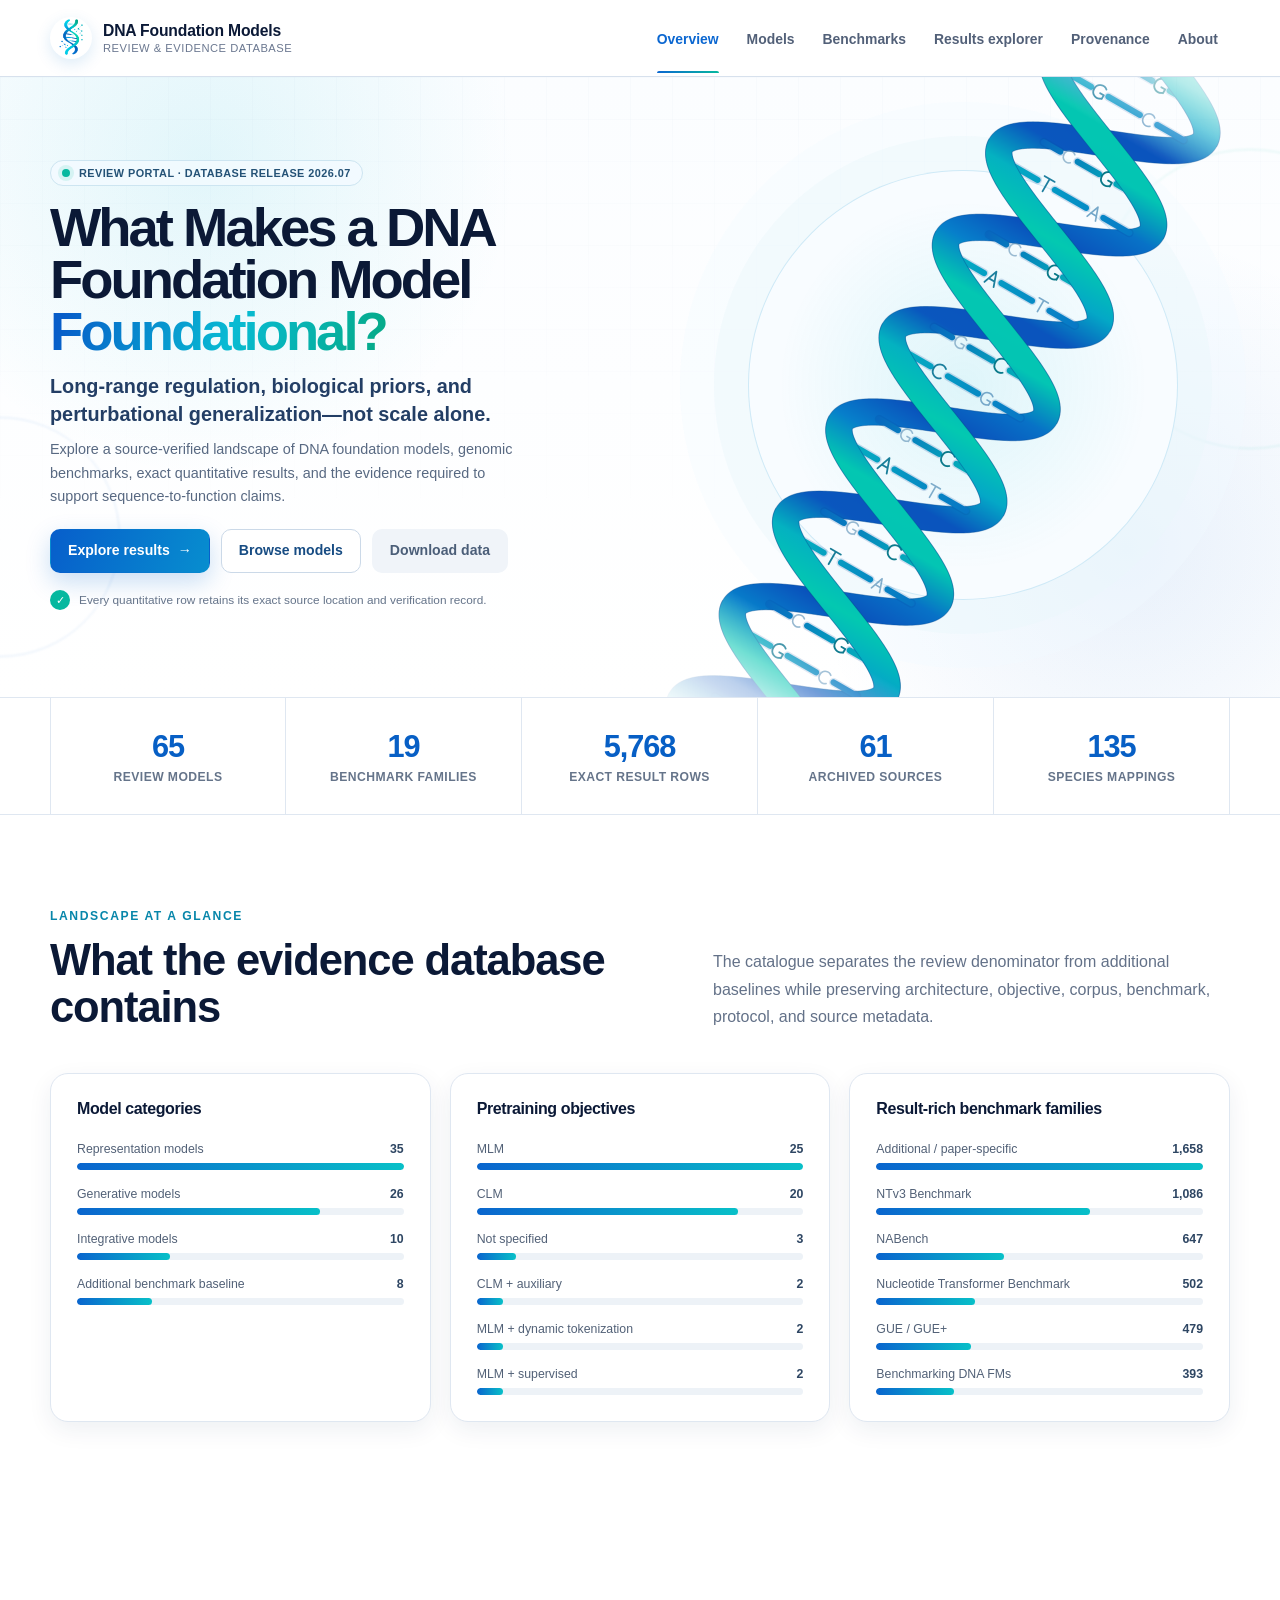
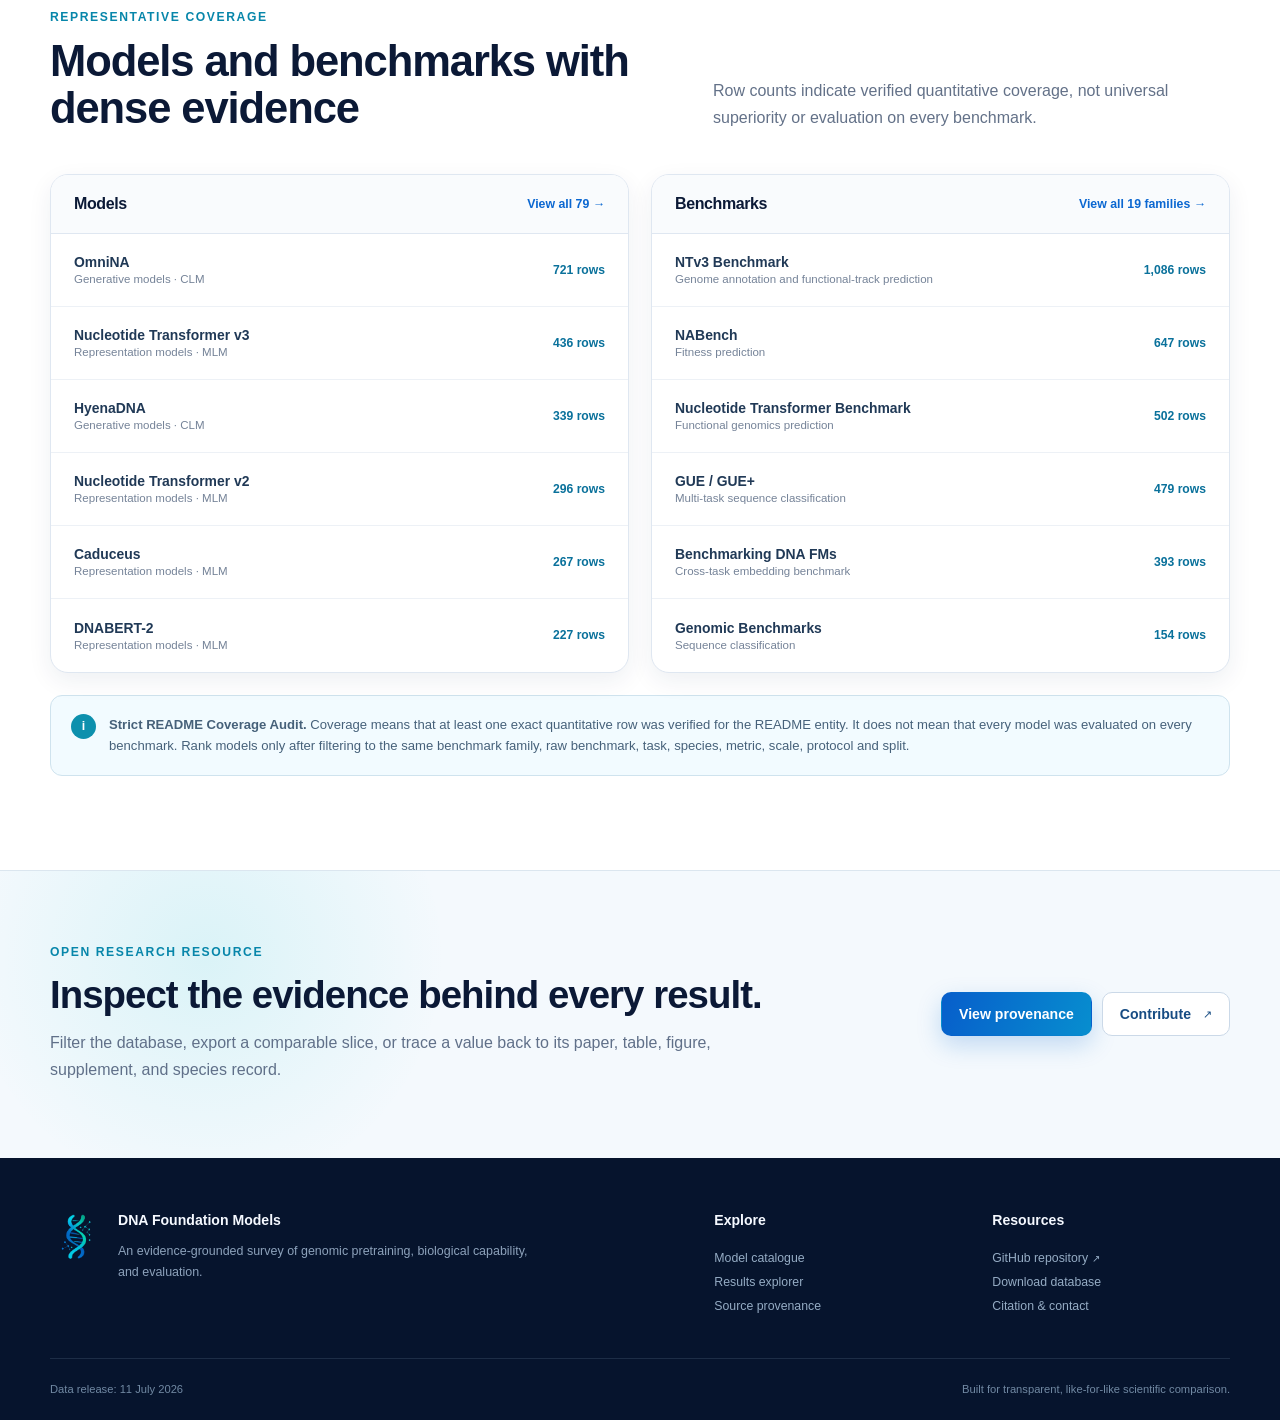
==== Awesome-DNA/index.html @ 85af7391 "Add Awesome-DNA website" ====
<!doctype html>
<html lang="en">
  <head>
    <meta charset="UTF-8" />
    <meta name="viewport" content="width=device-width, initial-scale=1.0" />
    <meta
      name="description"
      content="An evidence-grounded review and provenance-aware benchmark database for DNA foundation models."
    />
    <meta
      name="keywords"
      content="DNA foundation models, genomic language models, benchmarks, long-range regulation, biological priors"
    />
    <meta name="theme-color" content="#071a3d" />
    <meta property="og:type" content="website" />
    <meta
      property="og:title"
      content="What Makes a DNA Foundation Model Foundational?"
    />
    <meta
      property="og:description"
      content="Explore models, benchmarks, exact quantitative results, and source-level provenance."
    />
    <meta property="og:image" content="./og.png" />
    <meta name="twitter:card" content="summary_large_image" />
    <meta name="twitter:image" content="./og.png" />
    <link rel="icon" type="image/png" href="./logo.png" />
    <title>DNA Foundation Models — Review & Evidence Database</title>
    <script type="module" crossorigin src="./assets/index-DuBI0uCd.js"></script>
    <link rel="stylesheet" crossorigin href="./assets/index-CHhMyeGj.css">
  </head>
  <body>
    <a class="skip-link" href="#main-content">Skip to main content</a>
    <div id="root"></div>
  </body>
</html>
---- Awesome-DNA/assets/index-CHhMyeGj.css ----
:root{--lightningcss-light:initial;--lightningcss-dark: ;color-scheme:light;color:#13213c;font-synthesis:none;text-rendering:optimizelegibility;--ink:#0b1936;--ink-soft:#41506b;--navy:#071a3d;--navy-2:#0a2d66;--blue:#0b67d1;--cyan:#08bed4;--teal:#06b89f;--violet:#7258d8;--green:#1d936f;--line:#dfe7f1;--line-strong:#c9d6e6;--surface:#fff;--surface-muted:#f5f8fc;--surface-blue:#eef7ff;--shadow-sm:0 8px 24px #102d5612;--shadow-md:0 18px 50px #102d561f;--radius-sm:10px;--radius:18px;--radius-lg:28px;--shell:min(1180px, calc(100% - 40px));background:#fff;font-family:Inter,Aptos,Segoe UI,Helvetica Neue,Arial,sans-serif}*{box-sizing:border-box}html{scroll-behavior:smooth;background:#fff}body{background:#fff;min-width:320px;min-height:100vh;margin:0}body,button,input,select{font:inherit}button,input,select,a{-webkit-tap-highlight-color:transparent}button,select{cursor:pointer}button:disabled,select:disabled{cursor:not-allowed}a{color:var(--blue);text-decoration:none}a:hover{color:#004ea9}img{max-width:100%;display:block}h1,h2,h3,p{margin-top:0}h1,h2,h3{color:var(--ink);letter-spacing:-.025em}p{line-height:1.72}code,pre{font-family:SFMono-Regular,Consolas,Liberation Mono,monospace}button:focus-visible,a:focus-visible,input:focus-visible,select:focus-visible,summary:focus-visible{outline-offset:3px;outline:3px solid #08bed46b}.skip-link{z-index:999;color:#fff;background:var(--navy);border-radius:8px;padding:10px 14px;transition:transform .16s;position:fixed;top:12px;left:12px;transform:translateY(-160%)}.skip-link:focus{transform:translateY(0)}.sr-only{clip:rect(0, 0, 0, 0)!important;white-space:nowrap!important;border:0!important;width:1px!important;height:1px!important;margin:-1px!important;padding:0!important;position:absolute!important;overflow:hidden!important}.shell{width:var(--shell);margin-inline:auto}.site-header{z-index:100;-webkit-backdrop-filter:blur(18px);backdrop-filter:blur(18px);background:#ffffffe6;border-bottom:1px solid #cfdbe9d1;position:sticky;top:0}.header-inner{justify-content:space-between;align-items:center;gap:32px;min-height:76px;display:flex}.brand{min-width:245px;color:var(--ink);align-items:center;gap:11px;display:flex}.brand:hover{color:var(--ink)}.brand img{object-fit:cover;border-radius:50%;width:42px;height:42px;box-shadow:0 5px 16px #0074c524}.brand span{flex-direction:column;gap:2px;display:flex}.brand strong{letter-spacing:-.01em;font-size:.98rem}.brand small{color:#6b7890;letter-spacing:.045em;text-transform:uppercase;font-size:.7rem}.primary-nav{align-items:center;gap:4px;display:flex}.primary-nav a{color:#526078;white-space:nowrap;padding:27px 12px 25px;font-size:.87rem;font-weight:650;position:relative}.primary-nav a:after{background:linear-gradient(90deg, var(--blue), var(--teal));content:"";transform-origin:50%;border-radius:2px 2px 0 0;height:2px;transition:transform .16s;position:absolute;bottom:-1px;left:12px;right:12px;transform:scaleX(0)}.primary-nav a:hover,.primary-nav a.active{color:var(--blue)}.primary-nav a.active:after{transform:scaleX(1)}.menu-button{border:1px solid var(--line);width:42px;height:42px;color:var(--ink);background:#fff;border-radius:10px;font-size:1.3rem;display:none}.hero{background:radial-gradient(circle at 16% 14%,#0db9d31c,#0000 26%),radial-gradient(circle at 88% 76%,#0963d117,#0000 26%),linear-gradient(#fbfdff 0%,#fff 100%);min-height:620px;position:relative;overflow:hidden}.hero:before{opacity:.32;content:"";background-image:linear-gradient(#2a5f980e 1px,#0000 1px),linear-gradient(90deg,#2a5f980e 1px,#0000 1px);background-size:42px 42px;position:absolute;inset:0;-webkit-mask-image:linear-gradient(#000,#0000 90%);mask-image:linear-gradient(#000,#0000 90%)}.hero-grid{z-index:2;grid-template-columns:minmax(0,.82fr) minmax(500px,1.18fr);align-items:center;gap:30px;min-height:620px;padding-block:44px 48px;display:grid;position:relative}.hero-copy{max-width:510px}.hero-kicker{color:#245276;letter-spacing:.04em;text-transform:uppercase;background:#f3fbffe0;border:1px solid #cde5f1;border-radius:999px;align-items:center;gap:9px;width:-moz-fit-content;width:fit-content;margin-bottom:16px;padding:6px 11px;font-size:.68rem;font-weight:700;display:flex}.status-dot{background:var(--teal);border-radius:50%;width:8px;height:8px;box-shadow:0 0 0 4px #06b89f1f}.hero h1{letter-spacing:-.055em;max-width:520px;margin-bottom:15px;font-size:clamp(2.7rem,4.25vw,4.35rem);line-height:.96}.hero h1 span{color:#0000;background:linear-gradient(110deg,#075dc9 5%,#08bbd3 54%,#05a983 100%);-webkit-background-clip:text;background-clip:text}.hero-subtitle{color:#233e65;max-width:500px;margin-bottom:10px;font-size:clamp(1.04rem,1.55vw,1.27rem);font-weight:680;line-height:1.38}.hero-description{color:#586982;max-width:500px;margin-bottom:21px;font-size:.9rem;line-height:1.62}.hero-actions{flex-wrap:wrap;gap:11px;margin-bottom:17px;display:flex}.button{border:1px solid #0000;border-radius:10px;justify-content:center;align-items:center;gap:8px;min-height:44px;padding:10px 17px;font-size:.88rem;font-weight:760;line-height:1.1;transition:transform .16s,box-shadow .16s,border-color .16s,background .16s;display:inline-flex}button.button{color:inherit}.button:hover:not(:disabled){transform:translateY(-1px)}.button-primary{color:#fff;background:linear-gradient(110deg,#075ecb,#078ecf);box-shadow:0 9px 24px #0968cb38}.button-primary:hover{color:#fff;box-shadow:0 12px 28px #0968cb4d}.button-secondary{color:#174c83;background:#fff;border-color:#cbd9e8}.button-secondary:hover{color:#0a5bab;background:#f8fbff;border-color:#9dbad6}.button-ghost{color:#4b5e78;background:#f0f4f9;border-color:#0000}.button-ghost:hover{color:#234d75;background:#e7eef7}.button-small{min-height:38px;padding:8px 13px;font-size:.79rem}.button:disabled{opacity:.48;box-shadow:none;transform:none}.hero-note{color:#65748a;align-items:center;gap:9px;max-width:480px;font-size:.74rem;line-height:1.45;display:flex}.hero-note span{color:#fff;background:var(--teal);border-radius:50%;place-items:center;width:20px;height:20px;font-size:.7rem;display:grid}.hero-visual{--dna-shift-x:72px;isolation:isolate;place-items:center;min-height:520px;display:grid;position:relative}.dna-canvas-shell{z-index:2;top:50%;left:calc(50% + var(--dna-shift-x));width:min(620px,112%);height:640px;position:absolute;overflow:hidden;transform:translate(-50%,-50%);-webkit-mask-image:linear-gradient(30deg,#0000 0%,#00000047 7%,#000 16% 84%,#00000047 93%,#0000 100%);mask-image:linear-gradient(30deg,#0000 0%,#00000047 7%,#000 16% 84%,#00000047 93%,#0000 100%)}.dna-helix-canvas,.dna-static-fallback{object-fit:contain;width:100%;height:100%;position:absolute;inset:0}.dna-helix-canvas{z-index:2;opacity:0;contain:strict;transition:opacity .18s}.dna-static-fallback{z-index:1;opacity:1;transform-origin:50%;filter:drop-shadow(0 18px 28px #0066be1a);transition:opacity .16s,transform .18s;transform:rotate(30deg)scale(1.22)}.dna-canvas-shell.is-ready .dna-helix-canvas{opacity:1}.dna-canvas-shell.is-ready .dna-static-fallback{opacity:0;transform:rotate(30deg)scale(1.18)}.logo-halo{width:430px;height:430px;transform:translateX(var(--dna-shift-x));background:radial-gradient(circle,#07c0cf1c,#0000 61%),#f8fcff;border:1px solid #078fcc2b;border-radius:50%;position:absolute;box-shadow:0 0 0 34px #e8f7fb73,0 0 0 68px #f0f8ff57}.hero-orb{filter:blur(1px);border-radius:50%;position:absolute}.hero-orb-one{border:1px solid #04b99f26;width:300px;height:300px;top:72px;right:-120px}.hero-orb-two{border:1px solid #0867d121;width:240px;height:240px;bottom:40px;left:-120px}.stats-band{border-block:1px solid var(--line);background:#fff}.stats-grid{grid-template-columns:repeat(5,1fr);display:grid}.stat-item{border-right:1px solid var(--line);text-align:center;flex-direction:column;justify-content:center;align-items:center;min-height:116px;display:flex}.stat-item:first-child{border-left:1px solid var(--line)}.stat-item strong{color:#075fc5;letter-spacing:-.035em;margin-bottom:5px;font-size:clamp(1.55rem,2.4vw,2.25rem)}.stat-item span{color:#65748a;letter-spacing:.035em;text-transform:uppercase;font-size:.76rem;font-weight:690}.section{padding-block:94px}.section-heading{max-width:720px;margin-bottom:42px}.section-heading h2{margin-bottom:14px;font-size:clamp(2rem,3.4vw,3.25rem);line-height:1.08}.section-heading p:not(.eyebrow){color:#637188;margin-bottom:0;font-size:1rem}.split-heading{grid-template-columns:1.06fr .94fr;align-items:end;gap:80px;max-width:none;display:grid}.split-heading h2{margin-bottom:0}.eyebrow{color:#0786aa;letter-spacing:.13em;text-transform:uppercase;margin-bottom:12px;font-size:.76rem;font-weight:800;line-height:1.3}.distribution-grid{grid-template-columns:repeat(3,1fr);gap:19px;display:grid}.distribution-card{border:1px solid var(--line);border-radius:var(--radius);box-shadow:var(--shadow-sm);background:#fff;padding:26px}.distribution-card h3{margin-bottom:24px;font-size:1rem}.distribution-row+.distribution-row{margin-top:17px}.distribution-label{color:#526177;justify-content:space-between;gap:12px;margin-bottom:7px;font-size:.77rem;display:flex}.distribution-label span{text-overflow:ellipsis;white-space:nowrap;overflow:hidden}.distribution-label strong{color:#2e4663}.distribution-track{background:#edf2f7;border-radius:99px;height:7px;overflow:hidden}.distribution-track span{border-radius:inherit;background:linear-gradient(90deg,#0a65ce,#08c0c8);height:100%;display:block}.featured-grid{grid-template-columns:1fr 1fr;gap:22px;display:grid}.featured-panel{border:1px solid var(--line);border-radius:var(--radius);box-shadow:var(--shadow-sm);background:#fff;overflow:hidden}.panel-heading{border-bottom:1px solid var(--line);background:#f9fbfd;justify-content:space-between;align-items:center;gap:16px;padding:20px 23px;display:flex}.panel-heading h3{margin-bottom:0;font-size:1rem}.panel-heading a{font-size:.77rem;font-weight:750}.feature-row{border-bottom:1px solid #edf1f6;justify-content:space-between;align-items:center;gap:20px;min-height:73px;padding:14px 23px;display:flex}.feature-row:last-child{border-bottom:0}.feature-row div{min-width:0}.feature-row strong,.feature-row span{display:block}.feature-row strong{color:#203956;margin-bottom:3px;font-size:.87rem}.feature-row span{color:#758398;text-overflow:ellipsis;white-space:nowrap;font-size:.72rem;overflow:hidden}.feature-row>b{color:#0a719b;flex:none;font-size:.76rem}.coverage-note{background:#f2fbff;border:1px solid #cfe3ee;border-radius:12px;align-items:flex-start;gap:13px;margin-top:22px;padding:18px 20px;display:flex}.coverage-note>span{color:#fff;background:#0d90ad;border-radius:50%;flex:none;place-items:center;width:25px;height:25px;font-size:.78rem;font-weight:850;display:grid}.coverage-note p{color:#46617a;margin-bottom:0;font-size:.82rem;line-height:1.65}.cta-section{background:radial-gradient(circle at 16% 30%,#08c2c81c,#0000 22%),#f4f9fd;border-top:1px solid #dbe6ef;padding-block:74px}.cta-inner{justify-content:space-between;align-items:center;gap:50px;display:flex}.cta-inner>div:first-child{max-width:720px}.cta-inner h2{margin-bottom:12px;font-size:clamp(1.8rem,3vw,2.8rem)}.cta-inner p:not(.eyebrow){color:#607089;margin-bottom:0}.cta-actions{flex:none;gap:10px;display:flex}.site-footer{color:#aebed0;background:#06142d;padding-top:54px}.footer-grid{grid-template-columns:2fr .7fr .8fr;gap:70px;padding-bottom:45px;display:grid}.footer-brand{align-items:flex-start;gap:16px;display:flex}.footer-brand img{border-radius:50%;width:52px;height:52px}.footer-brand strong,.footer-grid>div>strong{color:#f5f9ff;margin-bottom:13px;font-size:.88rem;display:block}.footer-brand p{color:#8da2bb;max-width:420px;margin-bottom:0;font-size:.78rem}.footer-grid>div:not(.footer-brand){flex-direction:column;align-items:flex-start;gap:10px;display:flex}.footer-grid a{color:#95acc4;font-size:.77rem}.footer-grid a:hover{color:#fff}.external-mark{margin-left:4px;font-size:.8em}.footer-bottom{color:#7189a3;border-top:1px solid #a4bcd526;justify-content:space-between;align-items:center;gap:20px;min-height:62px;font-size:.7rem;display:flex}.page-intro{border-bottom:1px solid var(--line);grid-template-columns:1fr auto;align-items:end;gap:70px;min-height:300px;padding-block:78px 55px;display:grid}.page-intro:before{z-index:-1;content:"";background:radial-gradient(circle at 78% 25%,#07b8c617,#0000 26%),linear-gradient(#f9fcff,#fff);height:300px;position:absolute;top:76px;left:0;right:0}.page-intro h1{max-width:780px;margin-bottom:16px;font-size:clamp(2.5rem,4.4vw,4.3rem);line-height:1.03}.page-intro-copy{color:#5d6d84;max-width:760px}.page-intro-copy p{margin-bottom:0}.page-intro-meta{min-width:175px;box-shadow:var(--shadow-sm);background:#ffffffd1;border:1px solid #d3e1ed;border-radius:15px;padding:21px 23px}.page-intro-meta strong,.page-intro-meta span{display:block}.page-intro-meta strong{color:var(--blue);margin-bottom:4px;font-size:2rem}.page-intro-meta span{color:#697a90;max-width:130px;font-size:.74rem;line-height:1.4}.page-body{padding-block:40px 92px}.filter-panel{border:1px solid var(--line);background:#f8fafc;border-radius:14px;grid-template-columns:minmax(220px,1.4fr) repeat(4,minmax(150px,1fr)) auto;align-items:end;gap:13px;margin-bottom:23px;padding:18px;display:grid}.compact-filters{grid-template-columns:minmax(260px,1.4fr) minmax(180px,.8fr) minmax(180px,.8fr) auto}.result-filters{grid-template-columns:repeat(5,minmax(160px,1fr));align-items:end}.field{flex-direction:column;gap:7px;min-width:0;display:flex}.field>span,.inline-select>span{color:#5f6f85;letter-spacing:.045em;text-transform:uppercase;font-size:.69rem;font-weight:780}.field input,.field select,.inline-select select{color:#233b59;background:#fff;border:1px solid #cfdbe8;border-radius:8px;width:100%;height:41px;padding:0 11px;font-size:.8rem}.field select{padding-right:30px}.field input::placeholder{color:#9aa7b7}.field input:hover,.field select:hover,.inline-select select:hover{border-color:#aebfd2}.field input:focus,.field select:focus,.inline-select select:focus{border-color:#4aaed2;outline:0;box-shadow:0 0 0 3px #10accd1a}.search-input{position:relative}.search-input>span{color:#8696a9;position:absolute;top:50%;left:12px;transform:translateY(-50%)}.search-input input{padding-left:33px}.result-summary,.results-toolbar{justify-content:space-between;align-items:center;gap:20px;min-height:47px;margin-bottom:16px;display:flex}.result-summary p{color:#53637a;margin-bottom:0;font-size:.8rem}.muted{color:#8794a5!important}.text-button{color:#0870b8;background:0 0;border:0;padding:0;font-size:.78rem;font-weight:740}.text-button:hover{color:#004d91}.model-grid{grid-template-columns:repeat(3,minmax(0,1fr));gap:17px;display:grid}.model-card{border:1px solid var(--line);background:#fff;border-radius:15px;flex-direction:column;padding:22px;transition:transform .16s,box-shadow .16s,border-color .16s;display:flex;box-shadow:0 7px 20px #1130550b}.model-card:hover{border-color:#bfd4e6;transform:translateY(-2px);box-shadow:0 14px 32px #11305517}.model-card-top,.benchmark-card-header,.source-card-meta{justify-content:space-between;align-items:flex-start;gap:12px;display:flex}.model-card h2{margin:18px 0 12px;font-size:1.2rem}.model-card-alias{color:#8995a6;margin:-5px 0 12px;font-size:.68rem}.scope-label{color:#8290a2;font-size:.68rem}.tag-row{flex-wrap:wrap;gap:6px;display:flex}.tag{border-radius:999px;align-items:center;width:-moz-fit-content;width:fit-content;min-height:23px;padding:3px 8px;font-size:.65rem;font-weight:760;line-height:1.2;display:inline-flex}.tag-blue{color:#1764aa;background:#eaf4ff}.tag-teal{color:#087b70;background:#e7faf6}.tag-violet{color:#6543b4;background:#f0ebff}.tag-gray{color:#627085;background:#eef2f6}.tag-green{color:#177653;background:#eaf8f0}.model-specs{flex:1;margin:20px 0}.model-specs>div{border-top:1px solid #edf1f5;padding:11px 0}.model-specs dt,.benchmark-stats dt,.source-card dt{color:#8391a2;letter-spacing:.04em;text-transform:uppercase;margin-bottom:4px;font-size:.65rem;font-weight:740}.model-specs dd,.benchmark-stats dd,.source-card dd{color:#42536a;margin:0;font-size:.78rem;line-height:1.5}.spec-pair{grid-template-columns:1fr 1fr;gap:20px;display:grid}.coverage-strip{grid-template-columns:1fr 1fr;gap:8px;margin:0 -5px 17px;display:grid}.coverage-strip span{color:#708096;text-align:center;background:#f5f8fb;border-radius:8px;padding:10px 9px;font-size:.66rem}.coverage-strip strong{color:#17669b;margin-bottom:2px;font-size:.88rem;display:block}.card-links{border-top:1px solid #e9eef4;flex-wrap:wrap;gap:8px 13px;padding-top:15px;display:flex}.card-links a,.link-disabled{font-size:.7rem;font-weight:730}.link-disabled{color:#a2adba}.benchmark-grid{grid-template-columns:repeat(3,minmax(0,1fr));gap:17px;display:grid}.benchmark-card{border:1px solid var(--line);background:#fff;border-radius:15px;flex-direction:column;padding:23px;display:flex;box-shadow:0 7px 20px #1130550b}.benchmark-card-header>div{min-width:0}.benchmark-card h2{margin:14px 0 0;font-size:1.18rem}.benchmark-year{color:#76869a;flex:none;font-size:.68rem;font-weight:680}.benchmark-task{color:#5f7087;min-height:48px;margin:11px 0 16px;font-size:.82rem}.benchmark-stats{background:#f6f9fc;border-radius:10px;grid-template-columns:1.5fr repeat(3,.7fr);gap:9px;margin:0 0 17px;padding:13px;display:grid}.benchmark-stats dd{color:#27435f;font-weight:700}.comparability-callout{background:#effafb;border-left:3px solid #17a5b1;border-radius:0 8px 8px 0;flex:1;align-items:flex-start;gap:10px;margin-bottom:16px;padding:12px;display:flex}.comparability-callout>span{color:#0a8d9a;font-weight:900}.comparability-callout p{color:#517078;margin-bottom:0;font-size:.72rem;line-height:1.55}.notice{border:1px solid var(--line);border-radius:11px;align-items:flex-start;gap:13px;padding:16px 18px;display:flex}.notice strong,.notice span{display:block}.notice p{margin:3px 0 0;font-size:.78rem;line-height:1.55}.notice-guardrail{color:#3b646a;background:#f0fbfb;border-color:#bfe3e5;margin-bottom:18px}.notice-icon{color:#fff;background:#0a9fa7;border-radius:8px;flex:none;place-items:center;width:30px;height:30px;font-weight:900;display:grid!important}.notice-error{width:var(--shell);color:#87383d;background:#fff4f4;border-color:#f2bfc2;margin:80px auto}.results-page{padding-top:32px}.comparison-panel{box-shadow:var(--shadow-sm);background:radial-gradient(circle at 100% 0,#09bcc714,#0000 31%),#fff;border:1px solid #cdddea;border-radius:16px;margin:25px 0;padding:25px}.comparison-empty{grid-template-columns:1fr .7fr;align-items:center;gap:70px;min-height:190px;display:grid}.comparison-empty h2,.comparison-heading h2{margin-bottom:8px;font-size:1.25rem}.comparison-empty p:not(.eyebrow),.comparison-heading p{color:#6d7c90;max-width:700px;margin-bottom:0;font-size:.82rem}.comparison-placeholder{flex-direction:column;gap:12px;display:flex}.comparison-placeholder span{background:linear-gradient(90deg,#d5e8f8,#c7f1ec);border-radius:4px;height:18px;display:block}.comparison-heading{justify-content:space-between;align-items:flex-start;gap:20px;margin-bottom:18px;display:flex}.context-lock{background:#f4f8fb;border-radius:10px;grid-template-columns:repeat(4,1fr);gap:8px;margin-bottom:24px;padding:12px;display:grid}.context-lock span{min-width:0;padding:8px 9px}.context-lock small,.context-lock strong{display:block}.context-lock small{color:#8492a4;letter-spacing:.05em;text-transform:uppercase;margin-bottom:4px;font-size:.6rem;font-weight:760}.context-lock strong{color:#3c526c;text-overflow:ellipsis;white-space:nowrap;font-size:.71rem;overflow:hidden}.comparison-chart{flex-direction:column;gap:10px;display:flex}.comparison-row{grid-template-columns:minmax(150px,.7fr) minmax(220px,2fr) minmax(85px,auto);align-items:center;gap:14px;display:grid}.comparison-model{color:#3b4f68;flex-direction:column;gap:2px;min-width:0;font-size:.75rem;display:flex;overflow:hidden}.comparison-model strong,.comparison-model small{text-overflow:ellipsis;white-space:nowrap;overflow:hidden}.comparison-model strong{color:#253b57;font-size:.76rem;font-weight:750}.comparison-model small{color:#7a899d;font-size:.65rem;font-weight:600}.comparison-track{background:#edf2f6;border-radius:5px;height:18px}.comparison-track span{border-radius:inherit;background:linear-gradient(90deg,#0866ce,#09bcbf);height:100%;display:block}.comparison-row>strong{color:#145b88;text-align:right;font-size:.75rem}.chart-note{color:#8793a3;margin:17px 0 0;font-size:.68rem}.results-toolbar{margin-top:18px}.results-toolbar>div:first-child{color:#596a80;font-size:.8rem}.toolbar-actions{align-items:flex-end;gap:9px;display:flex}.inline-select{align-items:center;gap:7px;display:flex}.inline-select select{width:auto;min-width:145px;height:38px}.table-wrap{border:1px solid var(--line);background:#fff;border-radius:13px;overflow-x:auto;box-shadow:0 6px 18px #1430500a}.data-table{border-collapse:collapse;text-align:left;width:100%}.data-table th{color:#63748a;letter-spacing:.045em;text-transform:uppercase;white-space:nowrap;background:#f6f9fb;border-bottom:1px solid #d7e1eb;padding:13px 14px;font-size:.66rem;font-weight:800}.data-table td{color:#53647a;vertical-align:top;border-bottom:1px solid #e9eef3;padding:14px;font-size:.74rem;line-height:1.48}.data-table tbody tr:last-child td{border-bottom:0}.data-table tbody tr:hover{background:#fbfdff}.results-table{min-width:1120px}.results-table th:first-child{width:42px}.results-table th:nth-child(2){width:18%}.results-table th:nth-child(3){width:12%}.results-table th:nth-child(4){width:22%}.results-table th:nth-child(5){width:13%}.results-table th:nth-child(6){width:22%}.select-cell input{accent-color:#0879c3;width:16px;height:16px}.data-table td>strong,.data-table td>span,.data-table td>code{display:block}.data-table td>strong{color:#253e5a;margin-bottom:3px}.data-table code{color:#6d7f92;background:#f0f3f6;border-radius:4px;width:-moz-fit-content;width:fit-content;margin-top:7px;padding:2px 5px;font-size:.62rem}.cell-subline{color:#718197;margin-top:3px}.family-line{color:#087a93;margin-top:6px;font-size:.67rem}.value-cell strong{font-size:.84rem;color:#086898!important}.value-cell span{color:#7b899a;font-size:.67rem}.verified-line{color:#16836a;margin-top:7px;font-size:.64rem}.evidence-cell{position:relative}details summary{color:#0874a1;cursor:pointer;width:-moz-fit-content;width:fit-content;font-weight:760;list-style:none}details summary::-webkit-details-marker{display:none}details summary:after{content:"+";margin-left:5px}details[open] summary:after{content:"−"}.evidence-popover{background:#f8fbfd;border:1px solid #d7e3ec;border-radius:8px;min-width:290px;max-width:430px;margin-top:10px;padding:13px}.evidence-popover strong{color:#40566f;font-size:.7rem;display:block}.evidence-popover p{color:#617186;margin:7px 0;font-size:.68rem;line-height:1.55}.evidence-popover a{font-size:.68rem;font-weight:760}.empty-state{color:#65758a;text-align:center;background:#fafcfe;border:1px dashed #c8d5e2;border-radius:12px;margin-top:18px;padding:40px 25px}.empty-state strong{color:#344b66;margin-bottom:5px;display:block}.empty-state p{margin-bottom:0;font-size:.8rem}.pagination{justify-content:space-between;align-items:center;gap:20px;min-height:70px;margin-top:25px;display:flex}.pagination>button,.pagination div button{color:#4c6077;background:#fff;border:1px solid #cfdae5;border-radius:7px;min-width:36px;height:36px;padding:0 10px;font-size:.74rem;font-weight:700}.pagination>button{min-width:105px}.pagination button:hover:not(:disabled),.pagination button.active{color:#08739f;background:#f0faff;border-color:#228bb8}.pagination button:disabled{opacity:.42}.pagination div{align-items:center;gap:5px;display:flex}.pagination div span{color:#8492a3;padding:0 3px}.loading-panel{width:var(--shell);color:#718095;flex-direction:column;justify-content:center;align-items:center;min-height:540px;margin-inline:auto;display:flex}.loading-mark{align-items:center;gap:6px;margin-bottom:14px;display:flex}.loading-mark span{background:var(--blue);border-radius:50%;width:9px;height:9px;animation:1.1s ease-in-out infinite loading-pulse}.loading-mark span:nth-child(2){background:var(--cyan);animation-delay:.12s}.loading-mark span:nth-child(3){background:var(--teal);animation-delay:.24s}.loading-panel p{font-size:.82rem}@keyframes loading-pulse{0%,to{opacity:.35;transform:translateY(0)}50%{opacity:1;transform:translateY(-6px)}}.tab-list{border-bottom:1px solid var(--line);gap:6px;margin-bottom:19px;display:flex}.tab-list button{color:#6e7c90;background:0 0;border:0;align-items:center;gap:8px;padding:13px 16px;font-size:.82rem;font-weight:760;display:flex;position:relative}.tab-list button:after{content:"";background:#078bc3;height:2px;position:absolute;bottom:-1px;left:8px;right:8px;transform:scaleX(0)}.tab-list button.active{color:#086ca0}.tab-list button.active:after{transform:scaleX(1)}.tab-list button span{background:#eaf2f8;border-radius:99px;min-width:22px;padding:2px 6px;font-size:.65rem}.source-grid{grid-template-columns:repeat(2,minmax(0,1fr));gap:17px;display:grid}.source-card{border:1px solid var(--line);background:#fff;border-radius:14px;flex-direction:column;padding:23px;display:flex;box-shadow:0 7px 20px #1130550a}.source-card-meta{color:#7c899a;justify-content:flex-start;font-size:.67rem}.source-card h2{margin:16px 0 7px;font-size:1.03rem;line-height:1.35}.source-type{color:#0a7c91;margin-bottom:15px;font-size:.73rem;font-weight:700}.source-card dl{flex:1;margin:0 0 17px}.source-card dl>div{border-top:1px solid #edf1f5;padding:10px 0}.source-card-footer{border-top:1px solid #e8eef3;justify-content:space-between;align-items:center;gap:13px;padding-top:14px;display:flex}.source-card-footer span{color:#758397;text-overflow:ellipsis;white-space:nowrap;font-size:.68rem;overflow:hidden}.source-card-footer a{flex:none;font-size:.7rem;font-weight:760}.audit-table{min-width:1050px}.model-tab-list{margin-bottom:28px}.evolution-section{--map-border:#d8e3ee}.evolution-method-note{border-bottom:1px solid var(--line);grid-template-columns:minmax(300px,.9fr) minmax(360px,1.1fr);align-items:end;gap:42px;margin-bottom:24px;padding:4px 2px 22px;display:grid}.evolution-method-note h2{margin-bottom:0;font-size:clamp(1.45rem,2.3vw,2rem)}.evolution-method-note>p{color:#65758b;margin-bottom:0;font-size:.78rem;line-height:1.65}.evolution-controls{border:1px solid var(--line);background:#f8fafc;border-radius:13px;grid-template-columns:minmax(260px,1fr) 94px 94px auto;align-items:end;gap:12px;padding:16px;display:grid}.evolution-controls>label,.scope-chips{flex-direction:column;gap:7px;min-width:0;display:flex}.evolution-controls>label>span,.scope-chips>span{color:#68778b;letter-spacing:.055em;text-transform:uppercase;font-size:.66rem;font-weight:790}.evolution-controls input,.evolution-controls select{color:#233b59;background:#fff;border:1px solid #cfdbe7;border-radius:8px;width:100%;height:40px;padding:0 11px;font-size:.78rem}.scope-chips{grid-template-columns:repeat(2,auto);display:grid}.scope-chips>span{grid-column:1/-1}.scope-chips button,.family-chip-list button{color:#718095;background:#fff;border:1px solid #d2deea;font-size:.7rem;font-weight:720}.scope-chips button{white-space:nowrap;border-radius:8px;min-height:40px;padding:0 12px}.scope-chips button.active{color:#075e93;background:#edf8fc;border-color:#79b7d5}.family-chip-list{flex-wrap:wrap;gap:8px;margin:12px 0 10px;display:flex}.family-chip-list button{border-radius:999px;align-items:center;gap:7px;min-height:32px;padding:5px 10px;display:inline-flex}.family-chip-list button>span{border:1.5px solid var(--family-color);background:0 0;border-radius:50%;flex:none;width:7px;height:7px}.family-chip-list button.active{border-color:color-mix(in srgb, var(--family-color), white 58%);color:color-mix(in srgb, var(--family-color), #102a46 20%);background:color-mix(in srgb, var(--family-color), white 92%)}.family-chip-list button.active>span{background:var(--family-color)}.evolution-result-line{color:#69798e;justify-content:space-between;align-items:center;gap:18px;min-height:42px;font-size:.73rem;display:flex}.evolution-result-line strong{color:#1c486f}.evolution-result-line span{color:#8a97a7}.evolution-workspace{grid-template-columns:minmax(0,1fr) 324px;align-items:start;gap:18px;display:grid}@media (min-width:1240px){.evolution-result-line,.evolution-workspace{width:min(100vw - 48px,1680px);position:relative;left:50%;transform:translate(-50%)}}.evolution-map-column{min-width:0}.evolution-scrollbar-top{scrollbar-color:#8ea7be #edf2f6;scrollbar-width:thin;background:#edf2f6;border-radius:99px;height:14px;margin:0 0 9px;overflow:auto hidden}.evolution-scrollbar-top>div{height:1px}.evolution-scrollbar-top::-webkit-scrollbar{height:10px}.evolution-scrollbar-top::-webkit-scrollbar-track{background:#edf2f6;border-radius:99px}.evolution-scrollbar-top::-webkit-scrollbar-thumb{background:#8ea7be;border:2px solid #edf2f6;border-radius:99px}.evolution-scrollbar-top:focus-visible{outline:2px solid var(--accent);outline-offset:3px}.desktop-evolution-map{border:1px solid var(--map-border);scrollbar-color:#bdccdb #edf2f6;scrollbar-width:thin;cursor:grab;touch-action:pan-y;background:#fbfdff;border-radius:14px;overflow:auto hidden;box-shadow:0 10px 30px #1130550e}.desktop-evolution-map.is-dragging{cursor:grabbing}.desktop-evolution-map.is-dragging .evolution-map-stage{-webkit-user-select:none;user-select:none}.evolution-map-stage{background:linear-gradient(#f4f9fde0,#fff9 70px),#fff;min-height:540px;position:relative;overflow:clip}.evolution-canvas{z-index:0;display:block;position:absolute;inset:0}.evolution-year-axis{z-index:2;pointer-events:none;border-bottom:1px solid #b8c7d785;width:100%;height:48px;position:absolute;top:0;left:0}.evolution-year-axis span{color:#77879b;letter-spacing:.045em;font-size:.67rem;font-weight:780;position:absolute;top:17px;transform:translate(-50%)}.evolution-label-rail{z-index:4;pointer-events:none;background:linear-gradient(90deg,#fffffffa 0%,#fffffff0 78%,#fff0 100%);width:68px;position:sticky;left:0}.evolution-lane-label{letter-spacing:.025em;text-align:center;text-orientation:mixed;writing-mode:vertical-rl;justify-content:center;align-items:center;width:52px;padding:8px 0;font-size:.82rem;font-weight:850;line-height:1.14;display:flex;position:absolute;left:7px;overflow:hidden;transform:rotate(180deg)}.evolution-node{z-index:3;border:1px solid color-mix(in srgb, var(--node-color), white 38%);border-left:3px solid var(--node-color);color:#243c57;text-align:left;cursor:pointer;background:#fffffff7;border-radius:8px;align-items:center;width:132px;height:36px;padding:0 10px;transition:border-color .14s,box-shadow .14s,transform .14s;display:flex;position:absolute;box-shadow:0 5px 13px #16325314}.evolution-node:hover{border-color:var(--node-color);transform:translateY(-1px);box-shadow:0 9px 19px #16325324}.evolution-node.selected{border-color:var(--node-color);box-shadow:0 0 0 2px color-mix(in srgb, var(--node-color), transparent 75%), 0 9px 20px #16325326}.evolution-node.benchmark-node{background:#ffffffb8;border-style:dashed;border-left-width:3px}.evolution-node strong{text-overflow:ellipsis;white-space:nowrap;width:100%;font-size:.7rem;font-weight:780;overflow:hidden}.evolution-detail-desktop{position:sticky;top:98px}.evolution-detail{background:#fff;border:1px solid #d7e2ed;border-radius:14px;overflow:hidden;box-shadow:0 10px 28px #14305012}.evolution-detail-heading{background:#f8fafc;border-bottom:1px solid #e6edf3;justify-content:space-between;align-items:center;gap:12px;padding:15px 17px;display:flex}.evolution-detail-heading>strong{color:#345575;font-variant-numeric:tabular-nums;font-size:.74rem}.timeline-status{color:#176c5c;letter-spacing:.035em;text-transform:uppercase;align-items:center;gap:6px;font-size:.63rem;font-weight:790;display:inline-flex}.timeline-status:before{content:"";background:#168d72;border-radius:50%;width:7px;height:7px}.timeline-status-baseline{color:#765f30}.timeline-status-baseline:before{background:0 0;border:1.5px solid #9c7d3c}.evolution-detail>h2{margin:20px 18px 5px;font-size:1.35rem}.model-alias{color:#8a96a5;margin:0 18px 8px;font-size:.67rem}.detail-family{margin:0 18px 17px;font-size:.69rem;font-weight:760;line-height:1.45}.evolution-detail-specs{margin:0;padding:0 18px}.evolution-detail-specs>div{border-top:1px solid #ebf0f5;padding:10px 0}.evolution-detail-specs dt{color:#8a96a5;letter-spacing:.035em;text-transform:uppercase;margin-bottom:4px;font-size:.61rem;font-weight:750}.evolution-detail-specs dd{color:#3d526b;margin:0;font-size:.73rem;line-height:1.48}.detail-spec-pair{grid-template-columns:1fr 1fr;gap:14px;display:grid}.detail-evidence-counts{color:#718095;border-block:1px solid #e7edf3;grid-template-columns:1fr 1fr;margin:7px 18px 0;padding:12px 0;font-size:.67rem;display:grid}.detail-evidence-counts span+span{border-left:1px solid #e7edf3;padding-left:14px}.detail-evidence-counts strong{color:#274968;margin-bottom:2px;font-size:.92rem;display:block}.release-evidence-note{color:#607188;background:#f5f8fb;border-radius:9px;margin:15px 18px 0;padding:12px}.release-evidence-note>span{color:#7c8a9b;letter-spacing:.045em;text-transform:uppercase;margin-bottom:5px;font-size:.59rem;font-weight:780;display:block}.release-evidence-note p{margin-bottom:0;font-size:.66rem;line-height:1.55}.evolution-detail-links{flex-wrap:wrap;gap:14px;padding:16px 18px 18px;display:flex}.evolution-detail-links a{font-size:.7rem;font-weight:760}.evolution-detail-mobile,.mobile-evolution-timeline{display:none}.evolution-empty{margin-top:8px}.mobile-year-group{grid-template-columns:58px minmax(0,1fr);gap:14px;display:grid;position:relative}.mobile-year-group:before{content:"";background:#d5e0ea;width:1px;position:absolute;top:31px;bottom:0;left:57px}.mobile-year-group h3{color:#6d7d91;font-variant-numeric:tabular-nums;margin:9px 0 0;font-size:.75rem}.mobile-year-group>div{gap:8px;padding-bottom:18px;display:grid}.mobile-year-group button{color:#304760;text-align:left;background:#fff;border:1px solid #d9e4ed;border-radius:9px;align-items:center;gap:11px;min-height:53px;padding:8px 11px;display:flex;position:relative}.mobile-year-group button.selected{border-color:var(--node-color);box-shadow:0 0 0 2px color-mix(in srgb, var(--node-color), transparent 80%)}.mobile-year-group button.benchmark-node{border-style:dashed}.mobile-node-dot{background:var(--node-color);border-radius:50%;flex:none;width:9px;height:9px}.benchmark-node .mobile-node-dot{border:1.5px solid var(--node-color);background:#fff}.mobile-year-group button>span:last-child{min-width:0}.mobile-year-group strong,.mobile-year-group small{display:block}.mobile-year-group strong{margin-bottom:3px;font-size:.74rem}.mobile-year-group small{color:#8290a1;text-overflow:ellipsis;white-space:nowrap;font-size:.62rem;overflow:hidden}.original-label{color:#929dab;margin-top:6px;font-size:.65rem}.verified-badge{color:#17745b;background:#eaf8f1;border-radius:99px;width:-moz-fit-content;width:fit-content;padding:5px 8px;font-size:.64rem}.about-page{padding-top:60px}.about-grid{grid-template-columns:1.5fr .5fr;align-items:start;gap:64px;display:grid}.about-main h2{max-width:700px;margin-bottom:20px;font-size:clamp(1.8rem,3vw,2.8rem);line-height:1.12}.about-main p:not(.eyebrow){color:#5a6a80}.about-sidebar{border:1px solid var(--line);background:#f8fbfd;border-radius:16px;padding:25px}.about-sidebar img{border-radius:50%;width:130px;margin:0 auto 22px}.about-sidebar>strong{color:#2f4966;margin-bottom:5px;display:block}.about-sidebar>p{color:#768499;font-size:.78rem}.authors-section,.data-method-section,.citation-section,.resource-section{margin-top:90px}.author-grid{grid-template-columns:repeat(5,1fr);gap:12px;display:grid}.author-card{border:1px solid var(--line);background:#fff;border-radius:13px;min-height:155px;padding:18px}.author-initials{color:#fff;background:linear-gradient(135deg,#0a67cb,#08b8bb);border-radius:11px;place-items:center;width:42px;height:42px;margin-bottom:24px;font-size:.76rem;font-weight:850;display:grid}.author-card strong{color:#2f4863;margin-bottom:5px;font-size:.85rem;display:block}.author-card p{color:#7c899a;margin-bottom:0;font-size:.68rem;line-height:1.5}.data-method-section{color:#aabed2;background:var(--navy);border-radius:22px;grid-template-columns:.7fr 1.3fr;gap:80px;padding:50px;display:grid}.data-method-section h2{color:#fff;font-size:2rem}.method-grid{grid-template-columns:1fr 1fr;gap:28px 30px;display:grid}.method-grid article>span{color:#41d0c6;margin-bottom:12px;font-size:.7rem;font-weight:800;display:block}.method-grid h3{color:#f0f7ff;margin-bottom:7px;font-size:.94rem}.method-grid p{color:#91a8bf;margin-bottom:0;font-size:.74rem;line-height:1.6}.citation-section{grid-template-columns:.55fr 1.45fr;align-items:start;gap:60px;display:grid}.citation-section h2{margin-bottom:8px;font-size:2rem}.citation-section p:not(.eyebrow){color:#728095;font-size:.82rem}.citation-box{border:1px solid var(--line);background:#f6f9fb;border-radius:14px;padding:24px;position:relative;overflow:hidden}.citation-box pre{color:#3e536b;white-space:pre-wrap;margin:0 0 18px;font-size:.73rem;line-height:1.7;overflow-x:auto}.resource-section{grid-template-columns:1fr 1fr;gap:18px;display:grid}.resource-section article{border:1px solid var(--line);background:#fff;border-radius:15px;padding:29px}.resource-section article>span{color:#fff;background:linear-gradient(135deg,#0a68cb,#09b8bb);border-radius:12px;place-items:center;width:46px;height:46px;margin-bottom:23px;font-size:1.2rem;display:grid}.resource-section h3{margin-bottom:7px}.resource-section p{color:#6a788c;margin-bottom:19px;font-size:.8rem}@media (max-width:1100px){.header-inner{gap:14px}.primary-nav a{padding-inline:8px;font-size:.8rem}.hero-grid{grid-template-columns:minmax(0,.9fr) minmax(440px,1.1fr);gap:18px}.hero-visual{--dna-shift-x:46px}.dna-canvas-shell{width:min(550px,110%);height:610px}.logo-halo{width:390px;height:390px}.filter-panel,.result-filters{grid-template-columns:repeat(3,1fr)}.model-grid,.benchmark-grid{grid-template-columns:repeat(2,minmax(0,1fr))}.author-grid{grid-template-columns:repeat(3,1fr)}}@media (max-width:860px){:root{--shell:min(100% - 30px, 1180px)}.evolution-method-note{grid-template-columns:1fr;gap:12px}.evolution-controls{grid-template-columns:minmax(0,1fr) 90px 90px}.scope-chips{grid-column:1/-1;grid-template-columns:repeat(2,1fr)}.desktop-evolution-map,.evolution-scrollbar-top,.evolution-detail-desktop{display:none}.evolution-workspace,.evolution-detail-mobile,.mobile-evolution-timeline{display:block}.evolution-detail-mobile{margin:7px 0 18px}.mobile-evolution-timeline{padding:10px 0 0}.header-inner{min-height:68px}.menu-button{place-items:center;display:grid}.primary-nav{border-bottom:1px solid var(--line);background:#fffffff7;padding:10px 15px 16px;display:none;position:absolute;top:67px;left:0;right:0;box-shadow:0 15px 26px #1432501a}.primary-nav.is-open{grid-template-columns:repeat(2,1fr);display:grid}.primary-nav a{border-radius:8px;padding:12px}.primary-nav a:after{display:none}.primary-nav a.active{background:#eef7fc}.hero-grid{grid-template-columns:1fr;gap:18px;min-height:auto;padding-block:48px 58px}.hero-copy{max-width:680px}.hero-visual{--dna-shift-x:20px;border-radius:36px;min-height:500px;overflow:hidden}.dna-canvas-shell{width:min(540px,104%);height:590px}.logo-halo{width:370px;height:370px}.stats-grid{grid-template-columns:repeat(3,1fr)}.stat-item:nth-child(4),.stat-item:nth-child(5){border-top:1px solid var(--line)}.stat-item:nth-child(4){grid-column:1/2}.distribution-grid{grid-template-columns:1fr}.split-heading{grid-template-columns:1fr;gap:16px}.featured-grid{grid-template-columns:1fr}.cta-inner{flex-direction:column;align-items:flex-start}.footer-grid{grid-template-columns:1fr 1fr;gap:38px}.footer-brand{grid-column:1/3}.page-intro{grid-template-columns:1fr;gap:28px;min-height:270px;padding-block:62px 45px}.page-intro-meta{width:-moz-fit-content;width:fit-content}.filter-panel,.compact-filters,.result-filters{grid-template-columns:repeat(2,1fr)}.comparison-empty{grid-template-columns:1fr;gap:25px}.context-lock{grid-template-columns:repeat(2,1fr)}.source-grid,.about-grid{grid-template-columns:1fr}.about-sidebar{grid-template-columns:130px 1fr;align-items:center;gap:8px 24px;display:grid}.about-sidebar img{grid-row:1/4;margin:0}.data-method-section{grid-template-columns:1fr;gap:30px;padding:38px}.citation-section{grid-template-columns:1fr;gap:20px}}@media (max-width:620px){:root{--shell:min(100% - 22px, 1180px)}.brand{min-width:0}.brand img{width:38px;height:38px}.brand small{display:none}.hero{min-height:0}.hero-grid{gap:12px;padding-block:38px 48px}.hero h1{font-size:clamp(2.42rem,13vw,3.6rem)}.hero-subtitle{font-size:1.08rem}.hero-description{font-size:.9rem}.hero-actions{flex-direction:column;align-items:stretch}.hero-actions .button{width:100%}.hero-visual{--dna-shift-x:12px;border-radius:26px;min-height:390px}.dna-canvas-shell{width:min(370px,112%);height:460px}.logo-halo{width:270px;height:270px;box-shadow:0 0 0 20px #e8f7fb73,0 0 0 40px #f0f8ff57}.stats-grid{grid-template-columns:1fr 1fr}.stat-item{border-top:1px solid var(--line);min-height:96px}.stat-item:first-child,.stat-item:nth-child(2){border-top:0}.stat-item:nth-child(5){grid-column:1/3}.section{padding-block:68px}.section-heading{margin-bottom:30px}.section-heading h2{font-size:2rem}.panel-heading,.feature-row{padding-inline:16px}.cta-actions{flex-direction:column;align-items:stretch;width:100%}.footer-grid{grid-template-columns:1fr}.footer-brand{grid-column:auto}.footer-bottom{flex-direction:column;justify-content:center;align-items:flex-start;padding-block:17px}.page-intro h1{font-size:2.45rem}.page-body{padding-bottom:70px}.filter-panel,.compact-filters,.result-filters{grid-template-columns:1fr}.model-tab-list button{padding-inline:11px}.evolution-controls{grid-template-columns:1fr 1fr}.evolution-search,.scope-chips{grid-column:1/-1}.family-chip-list{margin-inline:calc((100vw - var(--shell)) / -2);padding-inline:calc((100vw - var(--shell)) / 2);scrollbar-width:none;flex-wrap:nowrap;overflow-x:auto}.family-chip-list::-webkit-scrollbar{display:none}.family-chip-list button{flex:none;max-width:245px}.evolution-result-line{flex-direction:column;align-items:flex-start;gap:2px;padding-block:7px}.evolution-detail-heading{align-items:flex-start}.model-grid,.benchmark-grid{grid-template-columns:1fr}.result-summary,.results-toolbar{flex-direction:column;justify-content:center;align-items:flex-start}.toolbar-actions{flex-direction:column;align-items:stretch;width:100%}.inline-select{flex-direction:column;align-items:flex-start;width:100%}.inline-select select{width:100%}.comparison-panel{padding:19px}.comparison-heading{flex-direction:column}.context-lock{grid-template-columns:1fr}.comparison-row{grid-template-columns:1fr auto;gap:6px 12px}.comparison-track{grid-area:2/1/auto/3}.pagination{flex-direction:column;padding-block:20px}.pagination>button{width:100%}.tab-list{overflow-x:auto}.tab-list button{flex:none}.about-sidebar{display:block}.about-sidebar img{margin:0 auto 22px}.author-grid{grid-template-columns:1fr 1fr}.data-method-section{padding:27px 22px}.method-grid,.resource-section{grid-template-columns:1fr}}@media (prefers-reduced-motion:reduce){*,:before,:after{scroll-behavior:auto!important;transition-duration:.01ms!important;animation-duration:.01ms!important;animation-iteration-count:1!important}.dna-helix-canvas{display:none}.dna-static-fallback,.dna-canvas-shell.is-ready .dna-static-fallback{opacity:1;transform:rotate(30deg)scale(1.22)}}
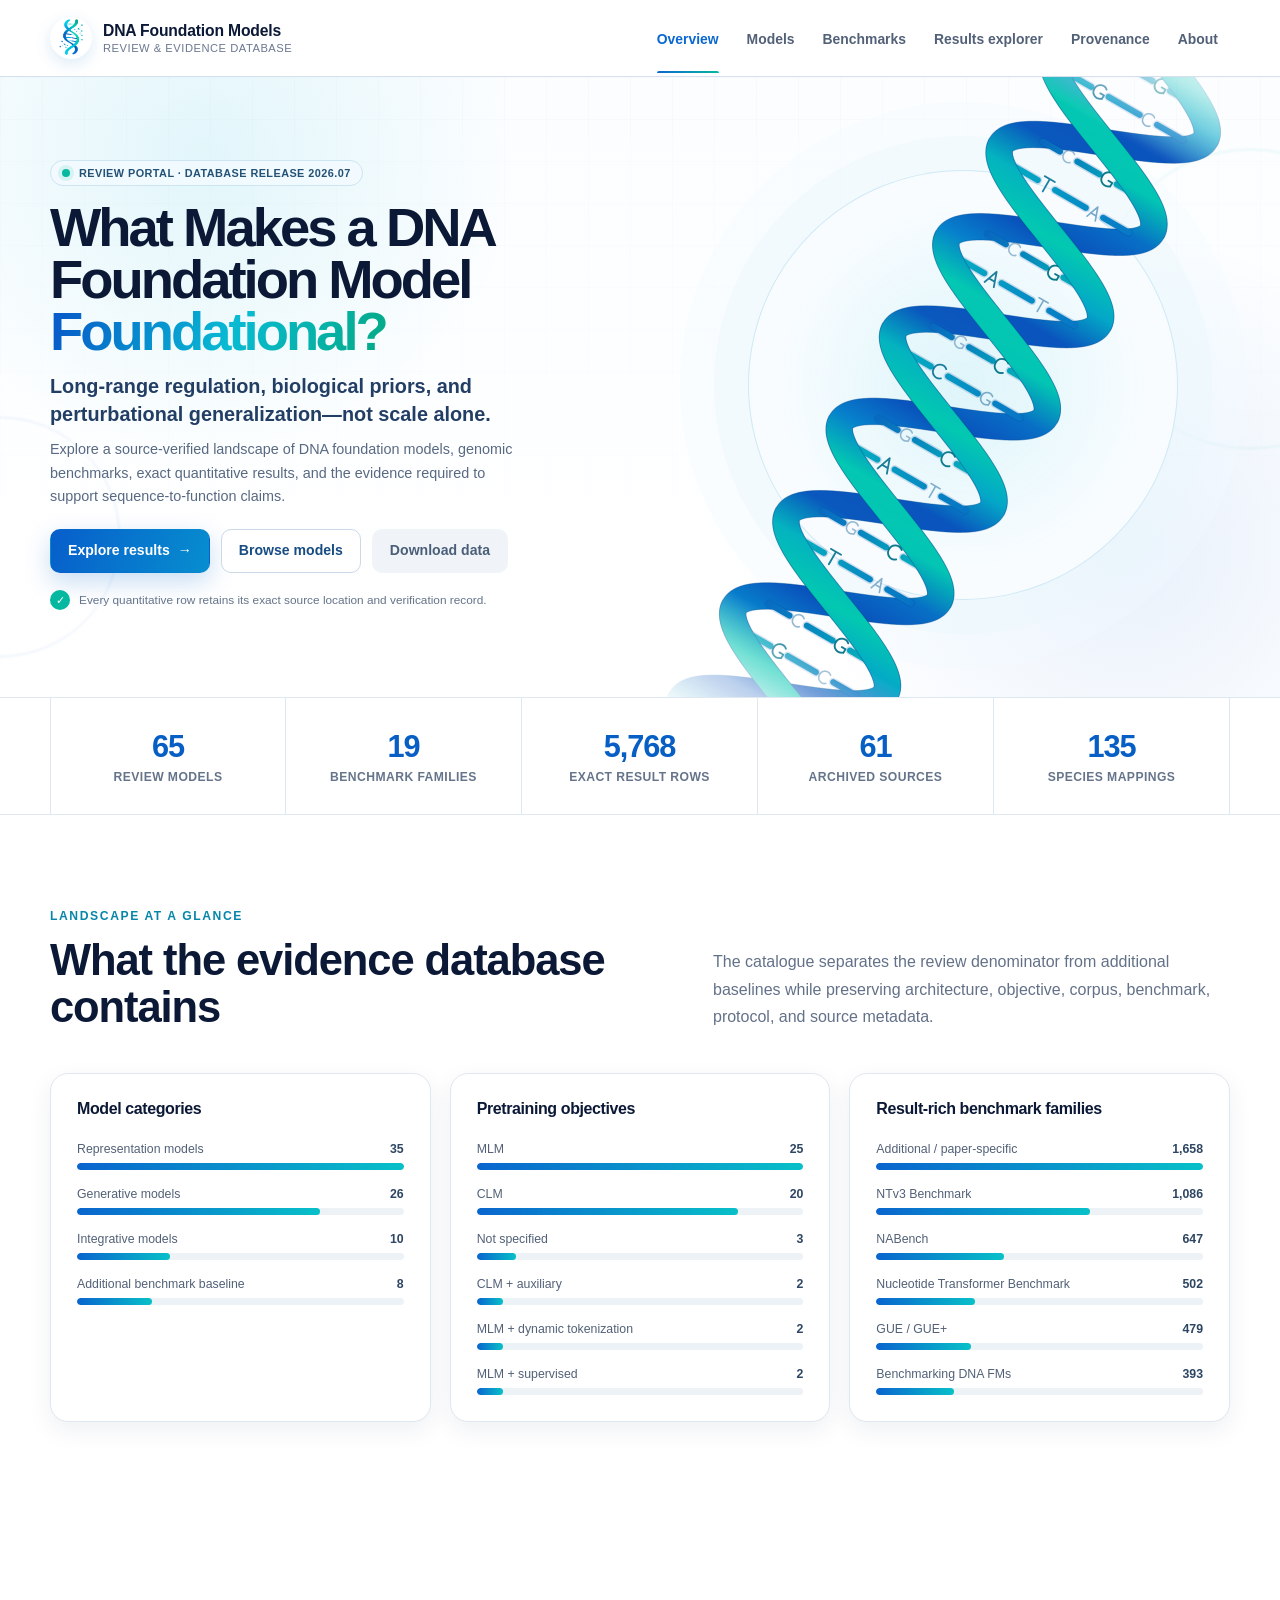
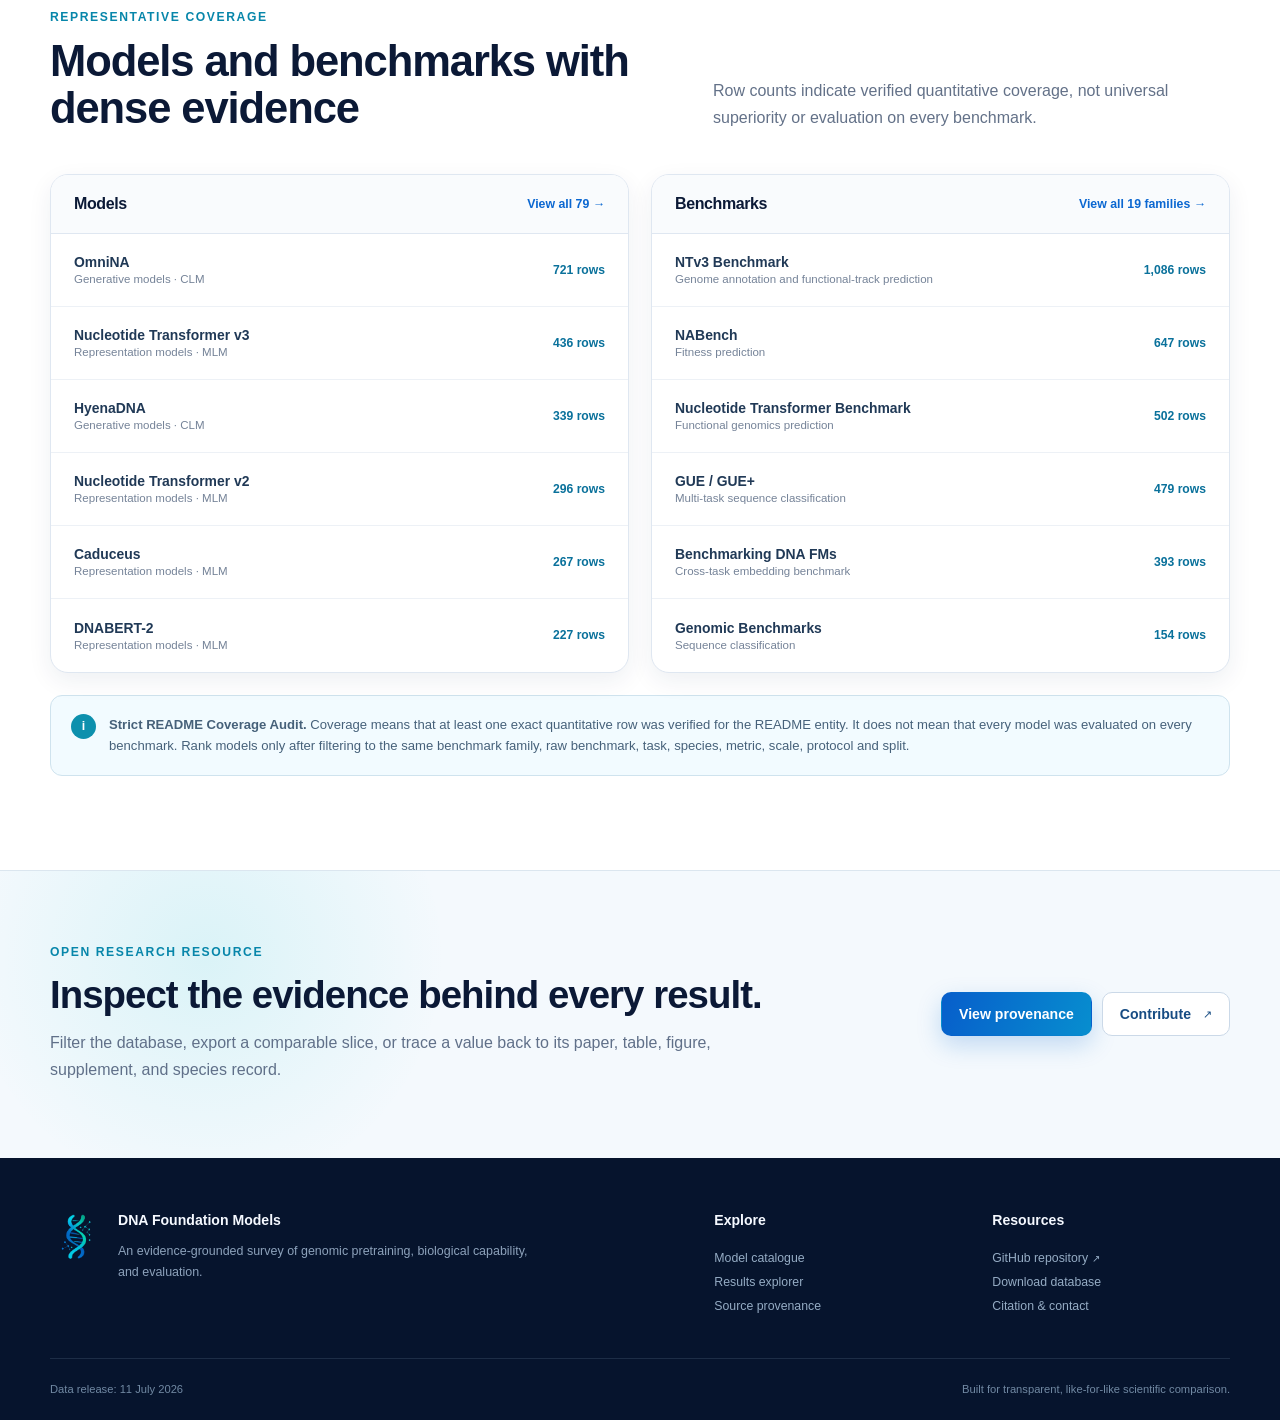
==== commit 335b6d38: "Update result comparison defaults and scaling" ====
--- a/Awesome-DNA/index.html
+++ b/Awesome-DNA/index.html
@@ -26,7 +26,7 @@
     <meta name="twitter:image" content="./og.png" />
     <link rel="icon" type="image/png" href="./logo.png" />
     <title>DNA Foundation Models — Review & Evidence Database</title>
-    <script type="module" crossorigin src="./assets/index-DuBI0uCd.js"></script>
+    <script type="module" crossorigin src="./assets/index-BZqC4Kbi.js"></script>
     <link rel="stylesheet" crossorigin href="./assets/index-CHhMyeGj.css">
   </head>
   <body>
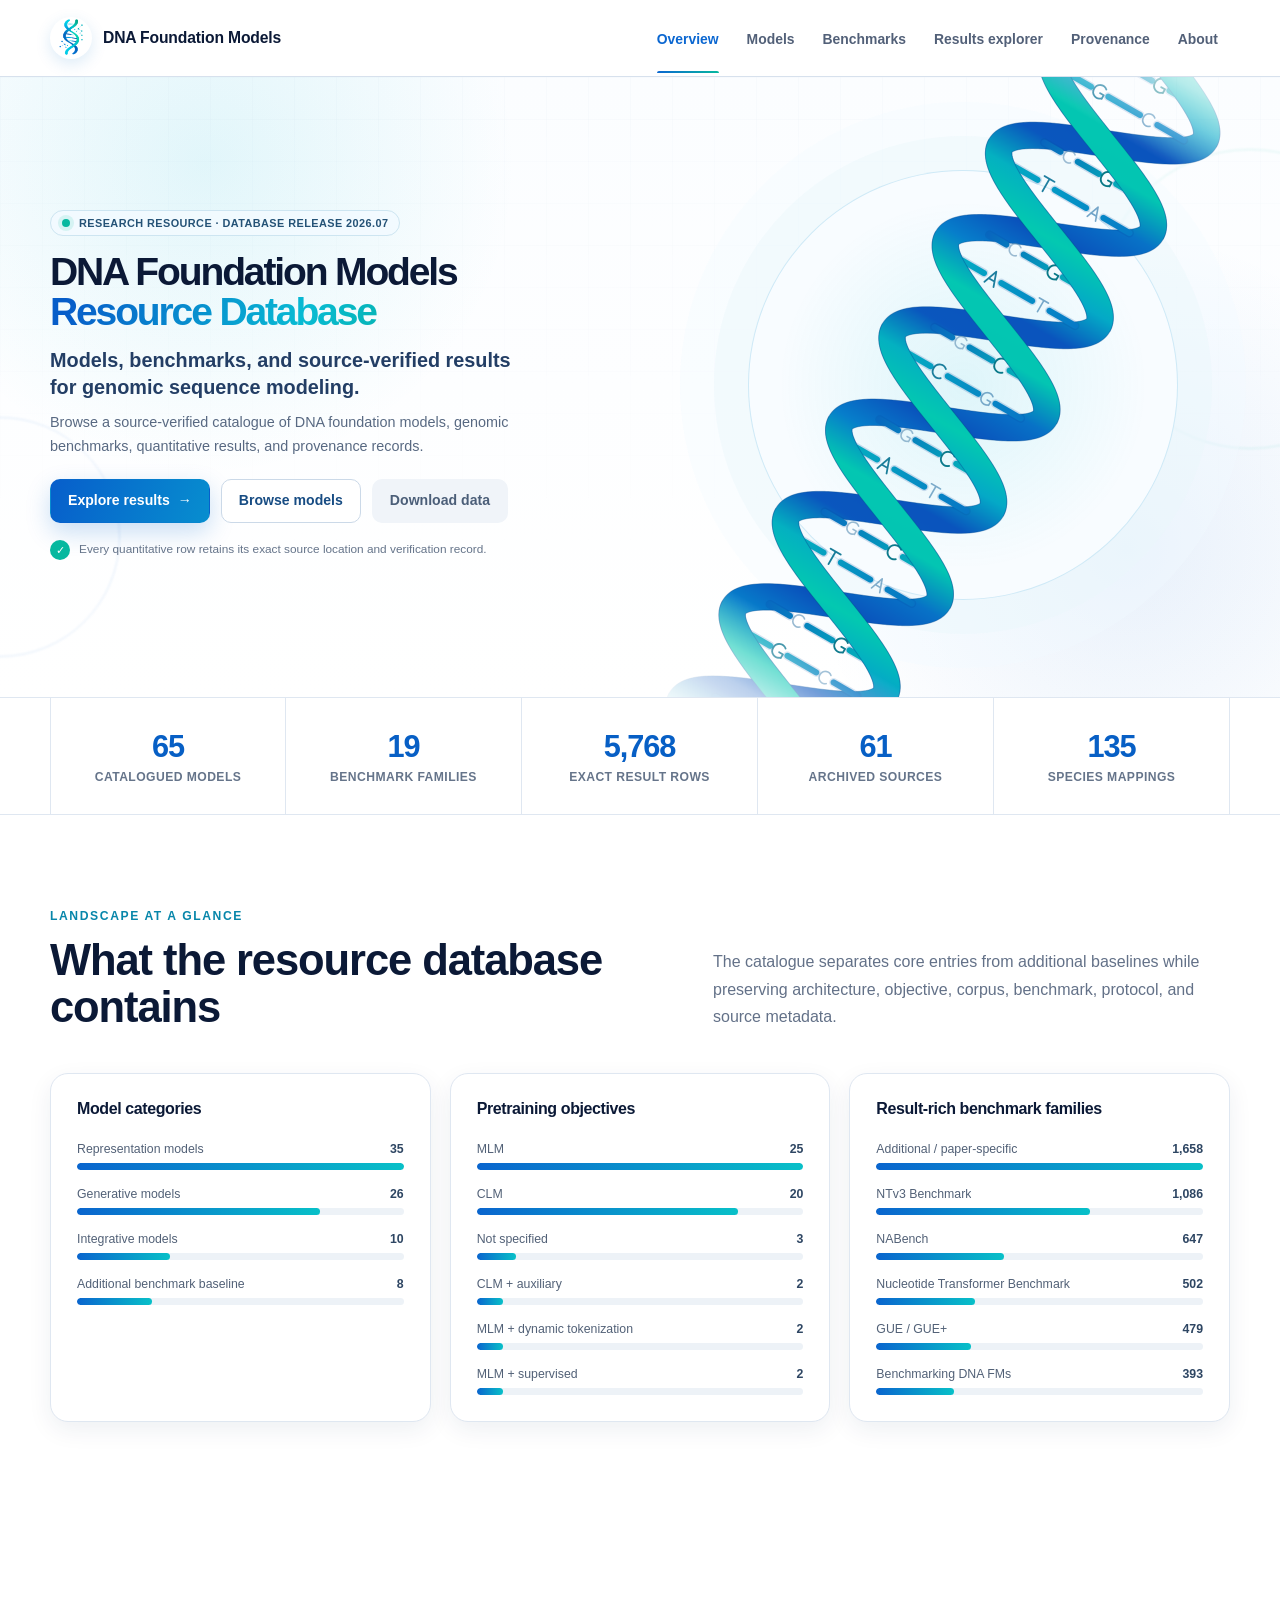
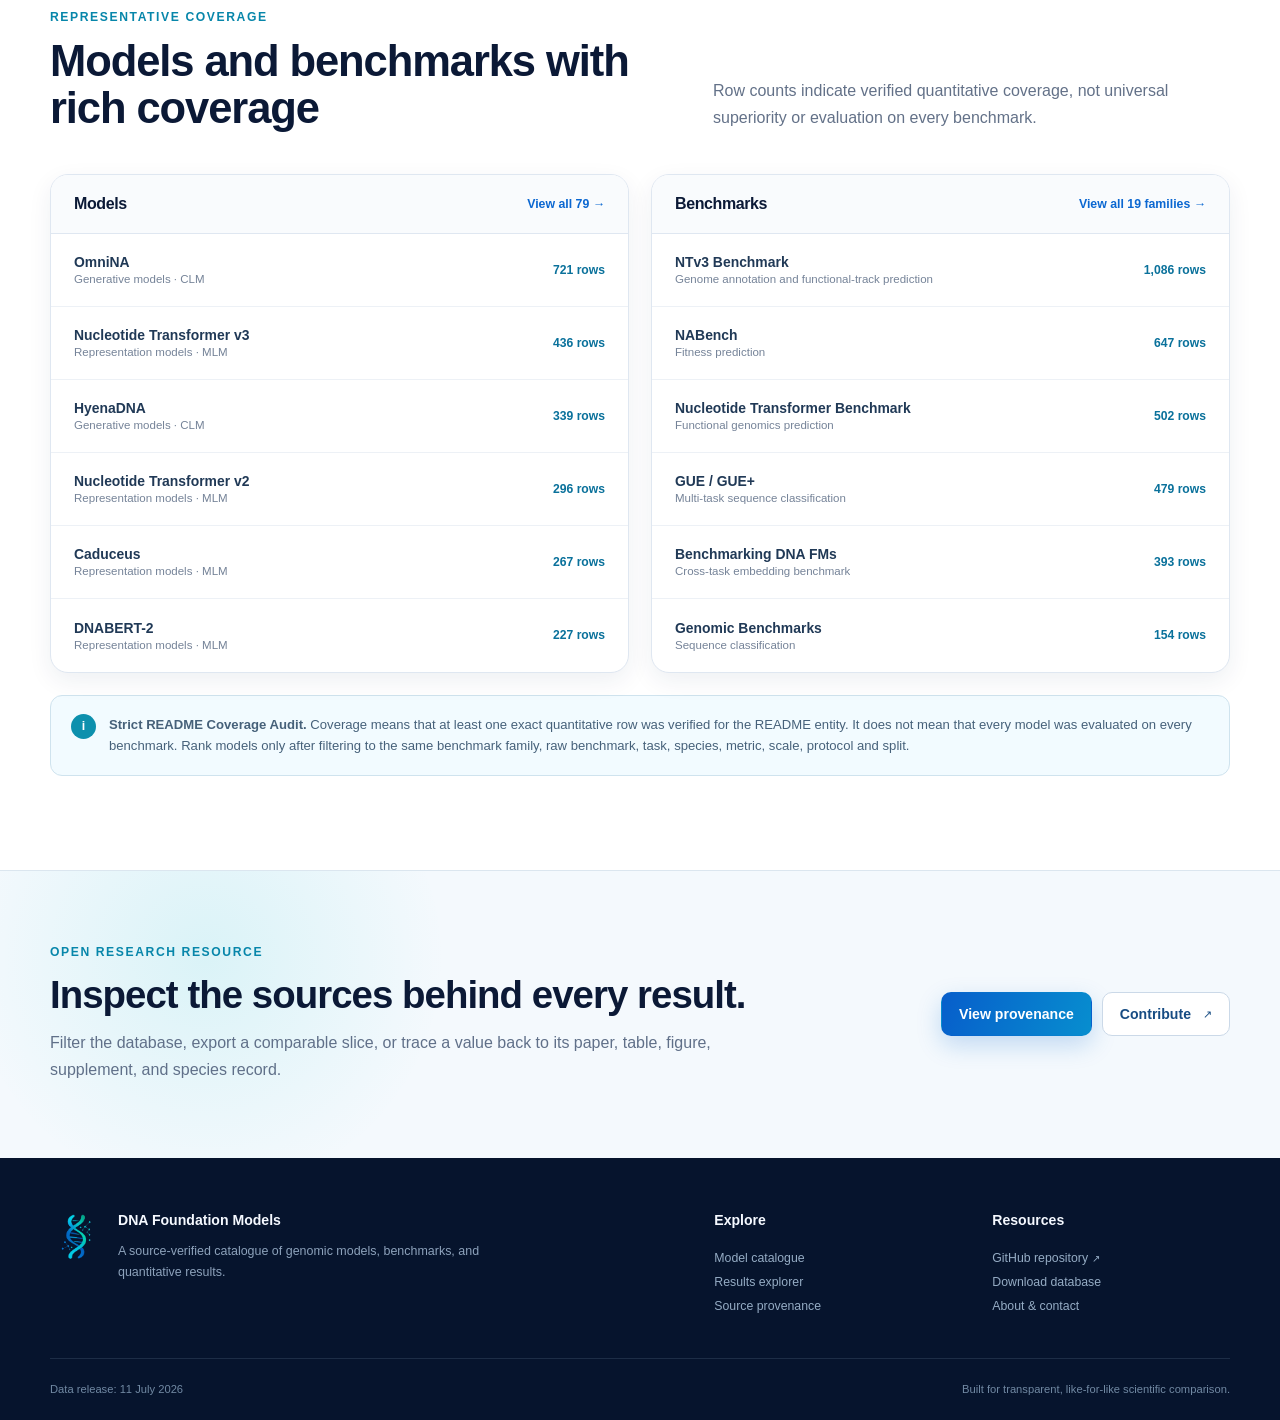
==== commit 04c31356: "Normalize result matrix and comparison scales" ====
--- a/Awesome-DNA/index.html
+++ b/Awesome-DNA/index.html
@@ -5,17 +5,17 @@
     <meta name="viewport" content="width=device-width, initial-scale=1.0" />
     <meta
       name="description"
-      content="An evidence-grounded review and provenance-aware benchmark database for DNA foundation models."
+      content="A source-verified catalogue and benchmark database for DNA foundation models."
     />
     <meta
       name="keywords"
-      content="DNA foundation models, genomic language models, benchmarks, long-range regulation, biological priors"
+      content="DNA foundation models, genomic language models, benchmarks, quantitative results, provenance"
     />
     <meta name="theme-color" content="#071a3d" />
     <meta property="og:type" content="website" />
     <meta
       property="og:title"
-      content="What Makes a DNA Foundation Model Foundational?"
+      content="DNA Foundation Models — Resource Database"
     />
     <meta
       property="og:description"
@@ -25,13 +25,12 @@
     <meta name="twitter:card" content="summary_large_image" />
     <meta name="twitter:image" content="./og.png" />
     <link rel="icon" type="image/png" href="./logo.png" />
-    <title>DNA Foundation Models — Review & Evidence Database</title>
-    <script type="module" crossorigin src="./assets/index-BZqC4Kbi.js"></script>
-    <link rel="stylesheet" crossorigin href="./assets/index-CHhMyeGj.css">
+    <title>DNA Foundation Models — Resource Database</title>
+    <script type="module" crossorigin src="./assets/index-ScXmMlha.js"></script>
+    <link rel="stylesheet" crossorigin href="./assets/index-BH6ZZzfq.css">
   </head>
   <body>
     <a class="skip-link" href="#main-content">Skip to main content</a>
     <div id="root"></div>
   </body>
 </html>
-
--- a/Awesome-DNA/assets/index-BH6ZZzfq.css
+++ b/Awesome-DNA/assets/index-BH6ZZzfq.css
@@ -0,0 +1 @@
+:root{--lightningcss-light:initial;--lightningcss-dark: ;color-scheme:light;color:#13213c;font-synthesis:none;text-rendering:optimizelegibility;--ink:#0b1936;--ink-soft:#41506b;--navy:#071a3d;--navy-2:#0a2d66;--blue:#0b67d1;--cyan:#08bed4;--teal:#06b89f;--violet:#7258d8;--green:#1d936f;--line:#dfe7f1;--line-strong:#c9d6e6;--surface:#fff;--surface-muted:#f5f8fc;--surface-blue:#eef7ff;--shadow-sm:0 8px 24px #102d5612;--shadow-md:0 18px 50px #102d561f;--radius-sm:10px;--radius:18px;--radius-lg:28px;--shell:min(1180px, calc(100% - 40px));background:#fff;font-family:Inter,Aptos,Segoe UI,Helvetica Neue,Arial,sans-serif}*{box-sizing:border-box}html{scroll-behavior:smooth;background:#fff}body{background:#fff;min-width:320px;min-height:100vh;margin:0}body,button,input,select{font:inherit}button,input,select,a{-webkit-tap-highlight-color:transparent}button,select{cursor:pointer}button:disabled,select:disabled{cursor:not-allowed}a{color:var(--blue);text-decoration:none}a:hover{color:#004ea9}img{max-width:100%;display:block}h1,h2,h3,p{margin-top:0}h1,h2,h3{color:var(--ink);letter-spacing:-.025em}p{line-height:1.72}code,pre{font-family:SFMono-Regular,Consolas,Liberation Mono,monospace}button:focus-visible,a:focus-visible,input:focus-visible,select:focus-visible,summary:focus-visible{outline-offset:3px;outline:3px solid #08bed46b}.skip-link{z-index:999;color:#fff;background:var(--navy);border-radius:8px;padding:10px 14px;transition:transform .16s;position:fixed;top:12px;left:12px;transform:translateY(-160%)}.skip-link:focus{transform:translateY(0)}.sr-only{clip:rect(0, 0, 0, 0)!important;white-space:nowrap!important;border:0!important;width:1px!important;height:1px!important;margin:-1px!important;padding:0!important;position:absolute!important;overflow:hidden!important}.shell{width:var(--shell);margin-inline:auto}.site-header{z-index:100;-webkit-backdrop-filter:blur(18px);backdrop-filter:blur(18px);background:#ffffffe6;border-bottom:1px solid #cfdbe9d1;position:sticky;top:0}.header-inner{justify-content:space-between;align-items:center;gap:32px;min-height:76px;display:flex}.brand{min-width:245px;color:var(--ink);align-items:center;gap:11px;display:flex}.brand:hover{color:var(--ink)}.brand img{object-fit:cover;border-radius:50%;width:42px;height:42px;box-shadow:0 5px 16px #0074c524}.brand span{flex-direction:column;gap:2px;display:flex}.brand strong{letter-spacing:-.01em;font-size:.98rem}.brand small{color:#6b7890;letter-spacing:.045em;text-transform:uppercase;font-size:.7rem}.primary-nav{align-items:center;gap:4px;display:flex}.primary-nav a{color:#526078;white-space:nowrap;padding:27px 12px 25px;font-size:.87rem;font-weight:650;position:relative}.primary-nav a:after{background:linear-gradient(90deg, var(--blue), var(--teal));content:"";transform-origin:50%;border-radius:2px 2px 0 0;height:2px;transition:transform .16s;position:absolute;bottom:-1px;left:12px;right:12px;transform:scaleX(0)}.primary-nav a:hover,.primary-nav a.active{color:var(--blue)}.primary-nav a.active:after{transform:scaleX(1)}.menu-button{border:1px solid var(--line);width:42px;height:42px;color:var(--ink);background:#fff;border-radius:10px;font-size:1.3rem;display:none}.hero{background:radial-gradient(circle at 16% 14%,#0db9d31c,#0000 26%),radial-gradient(circle at 88% 76%,#0963d117,#0000 26%),linear-gradient(#fbfdff 0%,#fff 100%);min-height:620px;position:relative;overflow:hidden}.hero:before{opacity:.32;content:"";background-image:linear-gradient(#2a5f980e 1px,#0000 1px),linear-gradient(90deg,#2a5f980e 1px,#0000 1px);background-size:42px 42px;position:absolute;inset:0;-webkit-mask-image:linear-gradient(#000,#0000 90%);mask-image:linear-gradient(#000,#0000 90%)}.hero-grid{z-index:2;grid-template-columns:minmax(0,.82fr) minmax(500px,1.18fr);align-items:center;gap:30px;min-height:620px;padding-block:44px 48px;display:grid;position:relative}.hero-copy{width:100%;min-width:0;max-width:510px}.hero-kicker{color:#245276;letter-spacing:.04em;text-transform:uppercase;background:#f3fbffe0;border:1px solid #cde5f1;border-radius:999px;align-items:center;gap:9px;width:-moz-fit-content;width:fit-content;margin-bottom:16px;padding:6px 11px;font-size:.68rem;font-weight:700;display:flex}.status-dot{background:var(--teal);border-radius:50%;width:8px;height:8px;box-shadow:0 0 0 4px #06b89f1f}.hero h1{letter-spacing:-.055em;max-width:560px;margin-bottom:15px;font-size:clamp(2.1rem,3.05vw,3rem);line-height:1.02}.hero h1 span{white-space:nowrap;display:block}.hero h1 .hero-title-accent{color:#0000;background:linear-gradient(110deg,#075dc9 5%,#08bbd3 54%,#05a983 100%);-webkit-background-clip:text;background-clip:text}.hero-subtitle{color:#233e65;max-width:500px;margin-bottom:10px;font-size:clamp(1.04rem,1.55vw,1.27rem);font-weight:680;line-height:1.38}.hero-description{color:#586982;max-width:500px;margin-bottom:21px;font-size:.9rem;line-height:1.62}.hero-actions{flex-wrap:wrap;gap:11px;margin-bottom:17px;display:flex}.button{border:1px solid #0000;border-radius:10px;justify-content:center;align-items:center;gap:8px;min-height:44px;padding:10px 17px;font-size:.88rem;font-weight:760;line-height:1.1;transition:transform .16s,box-shadow .16s,border-color .16s,background .16s;display:inline-flex}button.button{color:inherit}.button:hover:not(:disabled){transform:translateY(-1px)}.button-primary{color:#fff;background:linear-gradient(110deg,#075ecb,#078ecf);box-shadow:0 9px 24px #0968cb38}.button-primary:hover{color:#fff;box-shadow:0 12px 28px #0968cb4d}.button-secondary{color:#174c83;background:#fff;border-color:#cbd9e8}.button-secondary:hover{color:#0a5bab;background:#f8fbff;border-color:#9dbad6}.button-ghost{color:#4b5e78;background:#f0f4f9;border-color:#0000}.button-ghost:hover{color:#234d75;background:#e7eef7}.button-small{min-height:38px;padding:8px 13px;font-size:.79rem}.button:disabled{opacity:.48;box-shadow:none;transform:none}.hero-note{color:#65748a;align-items:center;gap:9px;max-width:480px;font-size:.74rem;line-height:1.45;display:flex}.hero-note span{color:#fff;background:var(--teal);border-radius:50%;place-items:center;width:20px;height:20px;font-size:.7rem;display:grid}.hero-visual{--dna-shift-x:72px;isolation:isolate;place-items:center;min-height:520px;display:grid;position:relative}.dna-canvas-shell{z-index:2;top:50%;left:calc(50% + var(--dna-shift-x));width:min(620px,112%);height:640px;position:absolute;overflow:hidden;transform:translate(-50%,-50%);-webkit-mask-image:linear-gradient(30deg,#0000 0%,#00000047 7%,#000 16% 84%,#00000047 93%,#0000 100%);mask-image:linear-gradient(30deg,#0000 0%,#00000047 7%,#000 16% 84%,#00000047 93%,#0000 100%)}.dna-helix-canvas,.dna-static-fallback{object-fit:contain;width:100%;height:100%;position:absolute;inset:0}.dna-helix-canvas{z-index:2;opacity:0;contain:strict;transition:opacity .18s}.dna-static-fallback{z-index:1;opacity:1;transform-origin:50%;filter:drop-shadow(0 18px 28px #0066be1a);transition:opacity .16s,transform .18s;transform:rotate(30deg)scale(1.22)}.dna-canvas-shell.is-ready .dna-helix-canvas{opacity:1}.dna-canvas-shell.is-ready .dna-static-fallback{opacity:0;transform:rotate(30deg)scale(1.18)}.logo-halo{width:430px;height:430px;transform:translateX(var(--dna-shift-x));background:radial-gradient(circle,#07c0cf1c,#0000 61%),#f8fcff;border:1px solid #078fcc2b;border-radius:50%;position:absolute;box-shadow:0 0 0 34px #e8f7fb73,0 0 0 68px #f0f8ff57}.hero-orb{filter:blur(1px);border-radius:50%;position:absolute}.hero-orb-one{border:1px solid #04b99f26;width:300px;height:300px;top:72px;right:-120px}.hero-orb-two{border:1px solid #0867d121;width:240px;height:240px;bottom:40px;left:-120px}.stats-band{border-block:1px solid var(--line);background:#fff}.stats-grid{grid-template-columns:repeat(5,1fr);display:grid}.stat-item{border-right:1px solid var(--line);text-align:center;flex-direction:column;justify-content:center;align-items:center;min-height:116px;display:flex}.stat-item:first-child{border-left:1px solid var(--line)}.stat-item strong{color:#075fc5;letter-spacing:-.035em;margin-bottom:5px;font-size:clamp(1.55rem,2.4vw,2.25rem)}.stat-item span{color:#65748a;letter-spacing:.035em;text-transform:uppercase;font-size:.76rem;font-weight:690}.section{padding-block:94px}.section-heading{max-width:720px;margin-bottom:42px}.section-heading h2{margin-bottom:14px;font-size:clamp(2rem,3.4vw,3.25rem);line-height:1.08}.section-heading p:not(.eyebrow){color:#637188;margin-bottom:0;font-size:1rem}.split-heading{grid-template-columns:1.06fr .94fr;align-items:end;gap:80px;max-width:none;display:grid}.split-heading h2{margin-bottom:0}.eyebrow{color:#0786aa;letter-spacing:.13em;text-transform:uppercase;margin-bottom:12px;font-size:.76rem;font-weight:800;line-height:1.3}.distribution-grid{grid-template-columns:repeat(3,1fr);gap:19px;display:grid}.distribution-card{border:1px solid var(--line);border-radius:var(--radius);box-shadow:var(--shadow-sm);background:#fff;padding:26px}.distribution-card h3{margin-bottom:24px;font-size:1rem}.distribution-row+.distribution-row{margin-top:17px}.distribution-label{color:#526177;justify-content:space-between;gap:12px;margin-bottom:7px;font-size:.77rem;display:flex}.distribution-label span{text-overflow:ellipsis;white-space:nowrap;overflow:hidden}.distribution-label strong{color:#2e4663}.distribution-track{background:#edf2f7;border-radius:99px;height:7px;overflow:hidden}.distribution-track span{border-radius:inherit;background:linear-gradient(90deg,#0a65ce,#08c0c8);height:100%;display:block}.featured-grid{grid-template-columns:1fr 1fr;gap:22px;display:grid}.featured-panel{border:1px solid var(--line);border-radius:var(--radius);box-shadow:var(--shadow-sm);background:#fff;overflow:hidden}.panel-heading{border-bottom:1px solid var(--line);background:#f9fbfd;justify-content:space-between;align-items:center;gap:16px;padding:20px 23px;display:flex}.panel-heading h3{margin-bottom:0;font-size:1rem}.panel-heading a{font-size:.77rem;font-weight:750}.feature-row{border-bottom:1px solid #edf1f6;justify-content:space-between;align-items:center;gap:20px;min-height:73px;padding:14px 23px;display:flex}.feature-row:last-child{border-bottom:0}.feature-row div{min-width:0}.feature-row strong,.feature-row span{display:block}.feature-row strong{color:#203956;margin-bottom:3px;font-size:.87rem}.feature-row span{color:#758398;text-overflow:ellipsis;white-space:nowrap;font-size:.72rem;overflow:hidden}.feature-row>b{color:#0a719b;flex:none;font-size:.76rem}.coverage-note{background:#f2fbff;border:1px solid #cfe3ee;border-radius:12px;align-items:flex-start;gap:13px;margin-top:22px;padding:18px 20px;display:flex}.coverage-note>span{color:#fff;background:#0d90ad;border-radius:50%;flex:none;place-items:center;width:25px;height:25px;font-size:.78rem;font-weight:850;display:grid}.coverage-note p{color:#46617a;margin-bottom:0;font-size:.82rem;line-height:1.65}.cta-section{background:radial-gradient(circle at 16% 30%,#08c2c81c,#0000 22%),#f4f9fd;border-top:1px solid #dbe6ef;padding-block:74px}.cta-inner{justify-content:space-between;align-items:center;gap:50px;display:flex}.cta-inner>div:first-child{max-width:720px}.cta-inner h2{margin-bottom:12px;font-size:clamp(1.8rem,3vw,2.8rem)}.cta-inner p:not(.eyebrow){color:#607089;margin-bottom:0}.cta-actions{flex:none;gap:10px;display:flex}.site-footer{color:#aebed0;background:#06142d;padding-top:54px}.footer-grid{grid-template-columns:2fr .7fr .8fr;gap:70px;padding-bottom:45px;display:grid}.footer-brand{align-items:flex-start;gap:16px;display:flex}.footer-brand img{border-radius:50%;width:52px;height:52px}.footer-brand strong,.footer-grid>div>strong{color:#f5f9ff;margin-bottom:13px;font-size:.88rem;display:block}.footer-brand p{color:#8da2bb;max-width:420px;margin-bottom:0;font-size:.78rem}.footer-grid>div:not(.footer-brand){flex-direction:column;align-items:flex-start;gap:10px;display:flex}.footer-grid a{color:#95acc4;font-size:.77rem}.footer-grid a:hover{color:#fff}.external-mark{margin-left:4px;font-size:.8em}.footer-bottom{color:#7189a3;border-top:1px solid #a4bcd526;justify-content:space-between;align-items:center;gap:20px;min-height:62px;font-size:.7rem;display:flex}.page-intro{border-bottom:1px solid var(--line);grid-template-columns:1fr auto;align-items:end;gap:70px;min-height:300px;padding-block:78px 55px;display:grid}.page-intro:before{z-index:-1;content:"";background:radial-gradient(circle at 78% 25%,#07b8c617,#0000 26%),linear-gradient(#f9fcff,#fff);height:300px;position:absolute;top:76px;left:0;right:0}.page-intro h1{max-width:780px;margin-bottom:16px;font-size:clamp(2.5rem,4.4vw,4.3rem);line-height:1.03}.page-intro-copy{color:#5d6d84;max-width:760px}.page-intro-copy p{margin-bottom:0}.page-intro-meta{min-width:175px;box-shadow:var(--shadow-sm);background:#ffffffd1;border:1px solid #d3e1ed;border-radius:15px;padding:21px 23px}.page-intro-meta strong,.page-intro-meta span{display:block}.page-intro-meta strong{color:var(--blue);margin-bottom:4px;font-size:2rem}.page-intro-meta span{color:#697a90;max-width:130px;font-size:.74rem;line-height:1.4}.page-body{padding-block:40px 92px}.filter-panel{border:1px solid var(--line);background:#f8fafc;border-radius:14px;grid-template-columns:minmax(220px,1.4fr) repeat(4,minmax(150px,1fr)) auto;align-items:end;gap:13px;margin-bottom:23px;padding:18px;display:grid}.compact-filters{grid-template-columns:minmax(260px,1.4fr) minmax(180px,.8fr) minmax(180px,.8fr) auto}.result-filters{grid-template-columns:repeat(5,minmax(160px,1fr));align-items:end}.field{flex-direction:column;gap:7px;min-width:0;display:flex}.field>span,.inline-select>span{color:#5f6f85;letter-spacing:.045em;text-transform:uppercase;font-size:.69rem;font-weight:780}.field input,.field select,.inline-select select{color:#233b59;background:#fff;border:1px solid #cfdbe8;border-radius:8px;width:100%;height:41px;padding:0 11px;font-size:.8rem}.field select{padding-right:30px}.field input::placeholder{color:#9aa7b7}.field input:hover,.field select:hover,.inline-select select:hover{border-color:#aebfd2}.field input:focus,.field select:focus,.inline-select select:focus{border-color:#4aaed2;outline:0;box-shadow:0 0 0 3px #10accd1a}.search-input{position:relative}.search-input>span{color:#8696a9;position:absolute;top:50%;left:12px;transform:translateY(-50%)}.search-input input{padding-left:33px}.result-summary,.results-toolbar{justify-content:space-between;align-items:center;gap:20px;min-height:47px;margin-bottom:16px;display:flex}.result-summary p{color:#53637a;margin-bottom:0;font-size:.8rem}.muted{color:#8794a5!important}.text-button{color:#0870b8;background:0 0;border:0;padding:0;font-size:.78rem;font-weight:740}.text-button:hover{color:#004d91}.model-grid{grid-template-columns:repeat(3,minmax(0,1fr));gap:17px;display:grid}.model-card{border:1px solid var(--line);background:#fff;border-radius:15px;flex-direction:column;padding:22px;transition:transform .16s,box-shadow .16s,border-color .16s;display:flex;box-shadow:0 7px 20px #1130550b}.model-card:hover{border-color:#bfd4e6;transform:translateY(-2px);box-shadow:0 14px 32px #11305517}.model-card-top,.benchmark-card-header,.source-card-meta{justify-content:space-between;align-items:flex-start;gap:12px;display:flex}.model-card h2{margin:18px 0 12px;font-size:1.2rem}.model-card-alias{color:#8995a6;margin:-5px 0 12px;font-size:.68rem}.scope-label{color:#8290a2;font-size:.68rem}.tag-row{flex-wrap:wrap;gap:6px;display:flex}.tag{border-radius:999px;align-items:center;width:-moz-fit-content;width:fit-content;min-height:23px;padding:3px 8px;font-size:.65rem;font-weight:760;line-height:1.2;display:inline-flex}.tag-blue{color:#1764aa;background:#eaf4ff}.tag-teal{color:#087b70;background:#e7faf6}.tag-violet{color:#6543b4;background:#f0ebff}.tag-gray{color:#627085;background:#eef2f6}.tag-green{color:#177653;background:#eaf8f0}.model-specs{flex:1;margin:20px 0}.model-specs>div{border-top:1px solid #edf1f5;padding:11px 0}.model-specs dt,.benchmark-stats dt,.source-card dt{color:#8391a2;letter-spacing:.04em;text-transform:uppercase;margin-bottom:4px;font-size:.65rem;font-weight:740}.model-specs dd,.benchmark-stats dd,.source-card dd{color:#42536a;margin:0;font-size:.78rem;line-height:1.5}.spec-pair{grid-template-columns:1fr 1fr;gap:20px;display:grid}.coverage-strip{grid-template-columns:1fr 1fr;gap:8px;margin:0 -5px 17px;display:grid}.coverage-strip span{color:#708096;text-align:center;background:#f5f8fb;border-radius:8px;padding:10px 9px;font-size:.66rem}.coverage-strip strong{color:#17669b;margin-bottom:2px;font-size:.88rem;display:block}.card-links{border-top:1px solid #e9eef4;flex-wrap:wrap;gap:8px 13px;padding-top:15px;display:flex}.card-links a,.link-disabled{font-size:.7rem;font-weight:730}.link-disabled{color:#a2adba}.benchmark-grid{grid-template-columns:repeat(3,minmax(0,1fr));gap:17px;display:grid}.benchmark-card{border:1px solid var(--line);background:#fff;border-radius:15px;flex-direction:column;padding:23px;display:flex;box-shadow:0 7px 20px #1130550b}.benchmark-card-header>div{min-width:0}.benchmark-card h2{margin:14px 0 0;font-size:1.18rem}.benchmark-year{color:#76869a;flex:none;font-size:.68rem;font-weight:680}.benchmark-task{color:#5f7087;min-height:48px;margin:11px 0 16px;font-size:.82rem}.benchmark-stats{background:#f6f9fc;border-radius:10px;grid-template-columns:1.5fr repeat(3,.7fr);gap:9px;margin:0 0 17px;padding:13px;display:grid}.benchmark-stats dd{color:#27435f;font-weight:700}.comparability-callout{background:#effafb;border-left:3px solid #17a5b1;border-radius:0 8px 8px 0;flex:1;align-items:flex-start;gap:10px;margin-bottom:16px;padding:12px;display:flex}.comparability-callout>span{color:#0a8d9a;font-weight:900}.comparability-callout p{color:#517078;margin-bottom:0;font-size:.72rem;line-height:1.55}.notice{border:1px solid var(--line);border-radius:11px;align-items:flex-start;gap:13px;padding:16px 18px;display:flex}.notice strong,.notice span{display:block}.notice p{margin:3px 0 0;font-size:.78rem;line-height:1.55}.notice .notice-subline{color:#5f7b81;font-size:.7rem}.notice-guardrail{color:#3b646a;background:#f0fbfb;border-color:#bfe3e5;margin-bottom:18px}.notice-icon{color:#fff;background:#0a9fa7;border-radius:8px;flex:none;place-items:center;width:30px;height:30px;font-weight:900;display:grid!important}.notice-error{width:var(--shell);color:#87383d;background:#fff4f4;border-color:#f2bfc2;margin:80px auto}.results-page{padding-top:32px}.comparison-panel{box-shadow:var(--shadow-sm);background:radial-gradient(circle at 100% 0,#09bcc714,#0000 31%),#fff;border:1px solid #cdddea;border-radius:16px;margin:25px 0;padding:25px}.comparison-empty{grid-template-columns:1fr .7fr;align-items:center;gap:70px;min-height:190px;display:grid}.comparison-empty h2,.comparison-heading h2{margin-bottom:8px;font-size:1.25rem}.comparison-empty p:not(.eyebrow),.comparison-heading p{color:#6d7c90;max-width:700px;margin-bottom:0;font-size:.82rem}.comparison-placeholder{flex-direction:column;gap:12px;display:flex}.comparison-placeholder span{background:linear-gradient(90deg,#d5e8f8,#c7f1ec);border-radius:4px;height:18px;display:block}.comparison-heading{justify-content:space-between;align-items:flex-start;gap:20px;margin-bottom:18px;display:flex}.context-lock{background:#f4f8fb;border-radius:10px;grid-template-columns:repeat(4,1fr);gap:8px;margin-bottom:24px;padding:12px;display:grid}.context-lock span{min-width:0;padding:8px 9px}.context-lock small,.context-lock strong{display:block}.context-lock small{color:#8492a4;letter-spacing:.05em;text-transform:uppercase;margin-bottom:4px;font-size:.6rem;font-weight:760}.context-lock strong{color:#3c526c;text-overflow:ellipsis;white-space:nowrap;font-size:.71rem;overflow:hidden}.comparison-chart{flex-direction:column;gap:10px;display:flex}.comparison-row{grid-template-columns:minmax(150px,.7fr) minmax(220px,2fr) minmax(85px,auto);align-items:center;gap:14px;display:grid}.comparison-model{color:#3b4f68;flex-direction:column;gap:2px;min-width:0;font-size:.75rem;display:flex;overflow:hidden}.comparison-model strong,.comparison-model small{text-overflow:ellipsis;white-space:nowrap;overflow:hidden}.comparison-model strong{color:#253b57;font-size:.76rem;font-weight:750}.comparison-model small{color:#7a899d;font-size:.65rem;font-weight:600}.comparison-track{background:#edf2f6;border-radius:5px;height:18px}.comparison-track span{border-radius:inherit;background:linear-gradient(90deg,#0866ce,#09bcbf);height:100%;display:block}.comparison-row>strong{color:#145b88;text-align:right;font-size:.75rem}.chart-note{color:#8793a3;margin:17px 0 0;font-size:.68rem}.results-toolbar{margin-top:18px}.results-matrix-panel{box-shadow:var(--shadow-sm);background:radial-gradient(circle at 100% 0,#09bcc714,#0000 31%),#fff;border:1px solid #cdddea;border-radius:16px;margin:25px 0 28px;padding:24px}.matrix-heading{justify-content:space-between;align-items:flex-start;gap:24px;display:flex}.matrix-heading h2{margin-bottom:8px;font-size:1.3rem}.matrix-heading p:not(.eyebrow){color:#6d7c90;max-width:760px;margin-bottom:0;font-size:.8rem;line-height:1.6}.matrix-stat-line{color:#7b899a;text-align:right;flex-wrap:wrap;flex:none;justify-content:flex-end;gap:7px 13px;font-size:.68rem;line-height:1.45;display:flex}.matrix-stat-line span+span{border-left:1px solid #dce6ef;padding-left:13px}.matrix-stat-line strong{color:#17628d;font-size:.86rem}.matrix-controls{border-top:1px solid #e6edf3;flex-wrap:wrap;align-items:flex-end;gap:12px;margin:20px 0 15px;padding-top:16px;display:flex}.matrix-protocol-field{width:min(360px,100%)}.matrix-search-field{width:min(320px,100%)}.matrix-scope{color:#8391a2;text-overflow:ellipsis;white-space:nowrap;align-self:center;max-width:100%;margin-left:auto;font-size:.68rem;line-height:1.45;overflow:hidden}.matrix-scope strong{color:#48647c;font-weight:760}.matrix-table-wrap{border:1px solid var(--line);scrollbar-color:#9db5c8 #eef3f7;scrollbar-width:thin;background:#fff;border-radius:12px;max-height:680px;overflow:auto;box-shadow:0 6px 18px #1430500a}.result-matrix-table{table-layout:auto;width:max-content;min-width:100%}.result-matrix-table th,.result-matrix-table td{border-right:1px solid #edf2f6}.result-matrix-table tr>:last-child{border-right:0}.result-matrix-table th{white-space:normal;text-transform:none;letter-spacing:0}.result-matrix-table thead th{z-index:3;text-align:center;vertical-align:bottom;background:#f2f8fc;border-bottom-color:#cfdde8;width:154px;min-width:154px;max-width:190px;padding:12px 10px;position:sticky;top:0}.result-matrix-table thead .matrix-model-heading{z-index:5;text-align:left;background:#eaf5fa;width:190px;min-width:190px;max-width:220px}.result-matrix-table tbody th,.result-matrix-table tbody td{border-bottom:1px solid #e9eef3}.result-matrix-table tbody tr:last-child th,.result-matrix-table tbody tr:last-child td{border-bottom:0}.result-matrix-table tbody td{text-align:center;vertical-align:middle;width:154px;min-width:154px;max-width:190px;padding:9px 8px}.result-matrix-table .matrix-model-heading,.result-matrix-table .matrix-model-cell{position:sticky;left:0}.result-matrix-table .matrix-model-cell{z-index:2;text-align:left;vertical-align:middle;background:#fff;width:190px;min-width:190px;max-width:220px}.result-matrix-table tbody tr:hover .matrix-model-cell{background:#fbfdff}.matrix-column-task{overflow-wrap:anywhere;color:#2e526f;font-size:.69rem;font-weight:800;line-height:1.3;display:block}.matrix-column-split{overflow-wrap:anywhere;color:#8493a3;margin-top:5px;font-size:.6rem;font-weight:650;line-height:1.3;display:block}.matrix-column-species{overflow-wrap:anywhere;color:#637d92;margin-top:4px;font-size:.59rem;font-weight:700;line-height:1.25;display:block}.matrix-column-metric{overflow-wrap:anywhere;color:#17628d;margin-top:5px;font-size:.61rem;font-weight:800;line-height:1.25;display:block}.matrix-model-cell strong,.matrix-model-cell small{overflow-wrap:anywhere;display:block}.matrix-model-cell strong{color:#253e5a;font-size:.76rem;line-height:1.35}.matrix-model-cell small{color:#8795a5;margin-top:5px;font-size:.62rem;line-height:1.35}.matrix-model-cell .matrix-model-family{color:#48647c;margin-top:4px;font-size:.65rem;font-weight:700}.matrix-model-cell .matrix-model-count{color:#9aa6b5;font-size:.59rem;font-weight:650}.matrix-cell-values{flex-direction:column;align-items:stretch;gap:4px;display:flex}.matrix-value{background:#eef7ff;border:1px solid #d5eafa;border-radius:7px;flex-direction:column;align-items:center;gap:2px;min-width:0;padding:5px 6px;display:flex}.matrix-value strong{text-overflow:ellipsis;white-space:nowrap;color:#086898;max-width:100%;font-size:.78rem;line-height:1.15;display:block;overflow:hidden}.matrix-empty{color:#b0bbc6;font-size:.82rem}.matrix-empty-state{color:#738297;text-align:center;background:#fafcfe;border:1px dashed #c8d5e2;border-radius:10px;flex-direction:column;align-items:center;gap:4px;padding:34px 20px;font-size:.76rem;display:flex}.matrix-empty-state strong{color:#344b66}.matrix-note{color:#8793a3;margin:14px 0 0;font-size:.68rem;line-height:1.55}.matrix-pagination{color:#64778c;justify-content:center;align-items:center;gap:14px;margin-top:12px;font-size:.72rem;display:flex}.matrix-pagination strong{color:#17628d}.results-toolbar>div:first-child{color:#596a80;font-size:.8rem}.toolbar-actions{align-items:flex-end;gap:9px;display:flex}.inline-select{align-items:center;gap:7px;display:flex}.inline-select select{width:auto;min-width:145px;height:38px}.table-wrap{border:1px solid var(--line);background:#fff;border-radius:13px;overflow-x:auto;box-shadow:0 6px 18px #1430500a}.data-table{border-collapse:collapse;text-align:left;width:100%}.data-table th{color:#63748a;letter-spacing:.045em;text-transform:uppercase;white-space:nowrap;background:#f6f9fb;border-bottom:1px solid #d7e1eb;padding:13px 14px;font-size:.66rem;font-weight:800}.data-table.result-matrix-table th{white-space:normal;text-transform:none;letter-spacing:0}.data-table td{color:#53647a;vertical-align:top;border-bottom:1px solid #e9eef3;padding:14px;font-size:.74rem;line-height:1.48}.data-table tbody tr:last-child td{border-bottom:0}.data-table tbody tr:hover{background:#fbfdff}.results-table{min-width:1120px}.results-table th:first-child{width:42px}.results-table th:nth-child(2){width:18%}.results-table th:nth-child(3){width:12%}.results-table th:nth-child(4){width:22%}.results-table th:nth-child(5){width:13%}.results-table th:nth-child(6){width:22%}.select-cell input{accent-color:#0879c3;width:16px;height:16px}.data-table td>strong,.data-table td>span,.data-table td>code{display:block}.data-table td>strong{color:#253e5a;margin-bottom:3px}.data-table code{color:#6d7f92;background:#f0f3f6;border-radius:4px;width:-moz-fit-content;width:fit-content;margin-top:7px;padding:2px 5px;font-size:.62rem}.cell-subline{color:#718197;margin-top:3px}.family-line{color:#087a93;margin-top:6px;font-size:.67rem}.value-cell strong{font-size:.84rem;color:#086898!important}.value-cell span{color:#7b899a;font-size:.67rem}.verified-line{color:#16836a;margin-top:7px;font-size:.64rem}.source-cell{position:relative}details summary{color:#0874a1;cursor:pointer;width:-moz-fit-content;width:fit-content;font-weight:760;list-style:none}details summary::-webkit-details-marker{display:none}details summary:after{content:"+";margin-left:5px}details[open] summary:after{content:"−"}.source-popover{background:#f8fbfd;border:1px solid #d7e3ec;border-radius:8px;min-width:290px;max-width:430px;margin-top:10px;padding:13px}.source-popover strong{color:#40566f;font-size:.7rem;display:block}.source-popover p{color:#617186;margin:7px 0;font-size:.68rem;line-height:1.55}.source-popover a{font-size:.68rem;font-weight:760}.empty-state{color:#65758a;text-align:center;background:#fafcfe;border:1px dashed #c8d5e2;border-radius:12px;margin-top:18px;padding:40px 25px}.empty-state strong{color:#344b66;margin-bottom:5px;display:block}.empty-state p{margin-bottom:0;font-size:.8rem}.pagination{justify-content:space-between;align-items:center;gap:20px;min-height:70px;margin-top:25px;display:flex}.pagination>button,.pagination div button{color:#4c6077;background:#fff;border:1px solid #cfdae5;border-radius:7px;min-width:36px;height:36px;padding:0 10px;font-size:.74rem;font-weight:700}.pagination>button{min-width:105px}.pagination button:hover:not(:disabled),.pagination button.active{color:#08739f;background:#f0faff;border-color:#228bb8}.pagination button:disabled{opacity:.42}.pagination div{align-items:center;gap:5px;display:flex}.pagination div span{color:#8492a3;padding:0 3px}.loading-panel{width:var(--shell);color:#718095;flex-direction:column;justify-content:center;align-items:center;min-height:540px;margin-inline:auto;display:flex}.loading-mark{align-items:center;gap:6px;margin-bottom:14px;display:flex}.loading-mark span{background:var(--blue);border-radius:50%;width:9px;height:9px;animation:1.1s ease-in-out infinite loading-pulse}.loading-mark span:nth-child(2){background:var(--cyan);animation-delay:.12s}.loading-mark span:nth-child(3){background:var(--teal);animation-delay:.24s}.loading-panel p{font-size:.82rem}@keyframes loading-pulse{0%,to{opacity:.35;transform:translateY(0)}50%{opacity:1;transform:translateY(-6px)}}.tab-list{border-bottom:1px solid var(--line);gap:6px;margin-bottom:19px;display:flex}.tab-list button{color:#6e7c90;background:0 0;border:0;align-items:center;gap:8px;padding:13px 16px;font-size:.82rem;font-weight:760;display:flex;position:relative}.tab-list button:after{content:"";background:#078bc3;height:2px;position:absolute;bottom:-1px;left:8px;right:8px;transform:scaleX(0)}.tab-list button.active{color:#086ca0}.tab-list button.active:after{transform:scaleX(1)}.tab-list button span{background:#eaf2f8;border-radius:99px;min-width:22px;padding:2px 6px;font-size:.65rem}.source-grid{grid-template-columns:repeat(2,minmax(0,1fr));gap:17px;display:grid}.source-card{border:1px solid var(--line);background:#fff;border-radius:14px;flex-direction:column;padding:23px;display:flex;box-shadow:0 7px 20px #1130550a}.source-card-meta{color:#7c899a;justify-content:flex-start;font-size:.67rem}.source-card h2{margin:16px 0 7px;font-size:1.03rem;line-height:1.35}.source-type{color:#0a7c91;margin-bottom:15px;font-size:.73rem;font-weight:700}.source-card dl{flex:1;margin:0 0 17px}.source-card dl>div{border-top:1px solid #edf1f5;padding:10px 0}.source-card-footer{border-top:1px solid #e8eef3;justify-content:space-between;align-items:center;gap:13px;padding-top:14px;display:flex}.source-card-footer span{color:#758397;text-overflow:ellipsis;white-space:nowrap;font-size:.68rem;overflow:hidden}.source-card-footer a{flex:none;font-size:.7rem;font-weight:760}.audit-table{min-width:1050px}.model-tab-list{margin-bottom:28px}.evolution-section{--map-border:#d8e3ee}.evolution-method-note{border-bottom:1px solid var(--line);grid-template-columns:minmax(300px,.9fr) minmax(360px,1.1fr);align-items:end;gap:42px;margin-bottom:24px;padding:4px 2px 22px;display:grid}.evolution-method-note h2{margin-bottom:0;font-size:clamp(1.45rem,2.3vw,2rem)}.evolution-method-note>p{color:#65758b;margin-bottom:0;font-size:.78rem;line-height:1.65}.evolution-controls{border:1px solid var(--line);background:#f8fafc;border-radius:13px;grid-template-columns:minmax(260px,1fr) 94px 94px auto;align-items:end;gap:12px;padding:16px;display:grid}.evolution-controls>label,.scope-chips{flex-direction:column;gap:7px;min-width:0;display:flex}.evolution-controls>label>span,.scope-chips>span{color:#68778b;letter-spacing:.055em;text-transform:uppercase;font-size:.66rem;font-weight:790}.evolution-controls input,.evolution-controls select{color:#233b59;background:#fff;border:1px solid #cfdbe7;border-radius:8px;width:100%;height:40px;padding:0 11px;font-size:.78rem}.scope-chips{grid-template-columns:repeat(2,auto);display:grid}.scope-chips>span{grid-column:1/-1}.scope-chips button,.family-chip-list button{color:#718095;background:#fff;border:1px solid #d2deea;font-size:.7rem;font-weight:720}.scope-chips button{white-space:nowrap;border-radius:8px;min-height:40px;padding:0 12px}.scope-chips button.active{color:#075e93;background:#edf8fc;border-color:#79b7d5}.family-chip-list{flex-wrap:wrap;gap:8px;margin:12px 0 10px;display:flex}.family-chip-list button{border-radius:999px;align-items:center;gap:7px;min-height:32px;padding:5px 10px;display:inline-flex}.family-chip-list button>span{border:1.5px solid var(--family-color);background:0 0;border-radius:50%;flex:none;width:7px;height:7px}.family-chip-list button.active{border-color:color-mix(in srgb, var(--family-color), white 58%);color:color-mix(in srgb, var(--family-color), #102a46 20%);background:color-mix(in srgb, var(--family-color), white 92%)}.family-chip-list button.active>span{background:var(--family-color)}.evolution-result-line{color:#69798e;justify-content:space-between;align-items:center;gap:18px;min-height:42px;font-size:.73rem;display:flex}.evolution-result-line strong{color:#1c486f}.evolution-result-line span{color:#8a97a7}.evolution-workspace{grid-template-columns:minmax(0,1fr) 324px;align-items:start;gap:18px;display:grid}@media (min-width:1240px){.evolution-result-line,.evolution-workspace{width:min(100vw - 48px,1680px);position:relative;left:50%;transform:translate(-50%)}}.evolution-map-column{min-width:0}.evolution-scrollbar-top{scrollbar-color:#8ea7be #edf2f6;scrollbar-width:thin;background:#edf2f6;border-radius:99px;height:14px;margin:0 0 9px;overflow:auto hidden}.evolution-scrollbar-top>div{height:1px}.evolution-scrollbar-top::-webkit-scrollbar{height:10px}.evolution-scrollbar-top::-webkit-scrollbar-track{background:#edf2f6;border-radius:99px}.evolution-scrollbar-top::-webkit-scrollbar-thumb{background:#8ea7be;border:2px solid #edf2f6;border-radius:99px}.evolution-scrollbar-top:focus-visible{outline:2px solid var(--accent);outline-offset:3px}.desktop-evolution-map{border:1px solid var(--map-border);scrollbar-color:#bdccdb #edf2f6;scrollbar-width:thin;cursor:grab;touch-action:pan-y;background:#fbfdff;border-radius:14px;overflow:auto hidden;box-shadow:0 10px 30px #1130550e}.desktop-evolution-map.is-dragging{cursor:grabbing}.desktop-evolution-map.is-dragging .evolution-map-stage{-webkit-user-select:none;user-select:none}.evolution-map-stage{background:linear-gradient(#f4f9fde0,#fff9 70px),#fff;min-height:540px;position:relative;overflow:clip}.evolution-canvas{z-index:0;display:block;position:absolute;inset:0}.evolution-year-axis{z-index:2;pointer-events:none;border-bottom:1px solid #b8c7d785;width:100%;height:48px;position:absolute;top:0;left:0}.evolution-year-axis span{color:#77879b;letter-spacing:.045em;font-size:.67rem;font-weight:780;position:absolute;top:17px;transform:translate(-50%)}.evolution-label-rail{z-index:4;pointer-events:none;background:linear-gradient(90deg,#fffffffa 0%,#fffffff0 78%,#fff0 100%);width:68px;position:sticky;left:0}.evolution-lane-label{letter-spacing:.025em;text-align:center;text-orientation:mixed;writing-mode:vertical-rl;justify-content:center;align-items:center;width:52px;padding:8px 0;font-size:.82rem;font-weight:850;line-height:1.14;display:flex;position:absolute;left:7px;overflow:hidden;transform:rotate(180deg)}.evolution-node{z-index:3;border:1px solid color-mix(in srgb, var(--node-color), white 38%);border-left:3px solid var(--node-color);color:#243c57;text-align:left;cursor:pointer;background:#fffffff7;border-radius:8px;align-items:center;width:132px;height:36px;padding:0 10px;transition:border-color .14s,box-shadow .14s,transform .14s;display:flex;position:absolute;box-shadow:0 5px 13px #16325314}.evolution-node:hover{border-color:var(--node-color);transform:translateY(-1px);box-shadow:0 9px 19px #16325324}.evolution-node.selected{border-color:var(--node-color);box-shadow:0 0 0 2px color-mix(in srgb, var(--node-color), transparent 75%), 0 9px 20px #16325326}.evolution-node.benchmark-node{background:#ffffffb8;border-style:dashed;border-left-width:3px}.evolution-node strong{text-overflow:ellipsis;white-space:nowrap;width:100%;font-size:.7rem;font-weight:780;overflow:hidden}.evolution-detail-desktop{position:sticky;top:98px}.evolution-detail{background:#fff;border:1px solid #d7e2ed;border-radius:14px;overflow:hidden;box-shadow:0 10px 28px #14305012}.evolution-detail-heading{background:#f8fafc;border-bottom:1px solid #e6edf3;justify-content:space-between;align-items:center;gap:12px;padding:15px 17px;display:flex}.evolution-detail-heading>strong{color:#345575;font-variant-numeric:tabular-nums;font-size:.74rem}.timeline-status{color:#176c5c;letter-spacing:.035em;text-transform:uppercase;align-items:center;gap:6px;font-size:.63rem;font-weight:790;display:inline-flex}.timeline-status:before{content:"";background:#168d72;border-radius:50%;width:7px;height:7px}.timeline-status-baseline{color:#765f30}.timeline-status-baseline:before{background:0 0;border:1.5px solid #9c7d3c}.evolution-detail>h2{margin:20px 18px 5px;font-size:1.35rem}.model-alias{color:#8a96a5;margin:0 18px 8px;font-size:.67rem}.detail-family{margin:0 18px 17px;font-size:.69rem;font-weight:760;line-height:1.45}.evolution-detail-specs{margin:0;padding:0 18px}.evolution-detail-specs>div{border-top:1px solid #ebf0f5;padding:10px 0}.evolution-detail-specs dt{color:#8a96a5;letter-spacing:.035em;text-transform:uppercase;margin-bottom:4px;font-size:.61rem;font-weight:750}.evolution-detail-specs dd{color:#3d526b;margin:0;font-size:.73rem;line-height:1.48}.detail-spec-pair{grid-template-columns:1fr 1fr;gap:14px;display:grid}.detail-source-counts{color:#718095;border-block:1px solid #e7edf3;grid-template-columns:1fr 1fr;margin:7px 18px 0;padding:12px 0;font-size:.67rem;display:grid}.detail-source-counts span+span{border-left:1px solid #e7edf3;padding-left:14px}.detail-source-counts strong{color:#274968;margin-bottom:2px;font-size:.92rem;display:block}.release-source-note{color:#607188;background:#f5f8fb;border-radius:9px;margin:15px 18px 0;padding:12px}.release-source-note>span{color:#7c8a9b;letter-spacing:.045em;text-transform:uppercase;margin-bottom:5px;font-size:.59rem;font-weight:780;display:block}.release-source-note p{margin-bottom:0;font-size:.66rem;line-height:1.55}.evolution-detail-links{flex-wrap:wrap;gap:14px;padding:16px 18px 18px;display:flex}.evolution-detail-links a{font-size:.7rem;font-weight:760}.evolution-detail-mobile,.mobile-evolution-timeline{display:none}.evolution-empty{margin-top:8px}.mobile-year-group{grid-template-columns:58px minmax(0,1fr);gap:14px;display:grid;position:relative}.mobile-year-group:before{content:"";background:#d5e0ea;width:1px;position:absolute;top:31px;bottom:0;left:57px}.mobile-year-group h3{color:#6d7d91;font-variant-numeric:tabular-nums;margin:9px 0 0;font-size:.75rem}.mobile-year-group>div{gap:8px;padding-bottom:18px;display:grid}.mobile-year-group button{color:#304760;text-align:left;background:#fff;border:1px solid #d9e4ed;border-radius:9px;align-items:center;gap:11px;min-height:53px;padding:8px 11px;display:flex;position:relative}.mobile-year-group button.selected{border-color:var(--node-color);box-shadow:0 0 0 2px color-mix(in srgb, var(--node-color), transparent 80%)}.mobile-year-group button.benchmark-node{border-style:dashed}.mobile-node-dot{background:var(--node-color);border-radius:50%;flex:none;width:9px;height:9px}.benchmark-node .mobile-node-dot{border:1.5px solid var(--node-color);background:#fff}.mobile-year-group button>span:last-child{min-width:0}.mobile-year-group strong,.mobile-year-group small{display:block}.mobile-year-group strong{margin-bottom:3px;font-size:.74rem}.mobile-year-group small{color:#8290a1;text-overflow:ellipsis;white-space:nowrap;font-size:.62rem;overflow:hidden}.original-label{color:#929dab;margin-top:6px;font-size:.65rem}.verified-badge{color:#17745b;background:#eaf8f1;border-radius:99px;width:-moz-fit-content;width:fit-content;padding:5px 8px;font-size:.64rem}.about-page{padding-top:60px}.about-grid{grid-template-columns:1.5fr .5fr;align-items:start;gap:64px;display:grid}.about-main h2{max-width:700px;margin-bottom:20px;font-size:clamp(1.8rem,3vw,2.8rem);line-height:1.12}.about-main p:not(.eyebrow){color:#5a6a80}.about-sidebar{border:1px solid var(--line);background:#f8fbfd;border-radius:16px;padding:25px}.about-sidebar img{border-radius:50%;width:130px;margin:0 auto 22px}.about-sidebar>strong{color:#2f4966;margin-bottom:5px;display:block}.about-sidebar>p{color:#768499;font-size:.78rem}.authors-section,.data-method-section,.citation-section,.resource-section{margin-top:90px}.author-grid{grid-template-columns:repeat(5,1fr);gap:12px;display:grid}.author-card{border:1px solid var(--line);background:#fff;border-radius:13px;min-height:155px;padding:18px}.author-initials{color:#fff;background:linear-gradient(135deg,#0a67cb,#08b8bb);border-radius:11px;place-items:center;width:42px;height:42px;margin-bottom:24px;font-size:.76rem;font-weight:850;display:grid}.author-card strong{color:#2f4863;margin-bottom:5px;font-size:.85rem;display:block}.author-card p{color:#7c899a;margin-bottom:0;font-size:.68rem;line-height:1.5}.data-method-section{color:#aabed2;background:var(--navy);border-radius:22px;grid-template-columns:.7fr 1.3fr;gap:80px;padding:50px;display:grid}.data-method-section h2{color:#fff;font-size:2rem}.method-grid{grid-template-columns:1fr 1fr;gap:28px 30px;display:grid}.method-grid article>span{color:#41d0c6;margin-bottom:12px;font-size:.7rem;font-weight:800;display:block}.method-grid h3{color:#f0f7ff;margin-bottom:7px;font-size:.94rem}.method-grid p{color:#91a8bf;margin-bottom:0;font-size:.74rem;line-height:1.6}.citation-section{grid-template-columns:.55fr 1.45fr;align-items:start;gap:60px;display:grid}.citation-section h2{margin-bottom:8px;font-size:2rem}.citation-section p:not(.eyebrow){color:#728095;font-size:.82rem}.citation-box{border:1px solid var(--line);background:#f6f9fb;border-radius:14px;padding:24px;position:relative;overflow:hidden}.citation-box pre{color:#3e536b;white-space:pre-wrap;margin:0 0 18px;font-size:.73rem;line-height:1.7;overflow-x:auto}.resource-section{grid-template-columns:1fr 1fr;gap:18px;display:grid}.resource-section article{border:1px solid var(--line);background:#fff;border-radius:15px;padding:29px}.resource-section article>span{color:#fff;background:linear-gradient(135deg,#0a68cb,#09b8bb);border-radius:12px;place-items:center;width:46px;height:46px;margin-bottom:23px;font-size:1.2rem;display:grid}.resource-section h3{margin-bottom:7px}.resource-section p{color:#6a788c;margin-bottom:19px;font-size:.8rem}@media (max-width:1100px){.header-inner{gap:14px}.primary-nav a{padding-inline:8px;font-size:.8rem}.hero-grid{grid-template-columns:minmax(0,.9fr) minmax(440px,1.1fr);gap:18px}.hero-visual{--dna-shift-x:46px}.dna-canvas-shell{width:min(550px,110%);height:610px}.logo-halo{width:390px;height:390px}.filter-panel,.result-filters{grid-template-columns:repeat(3,1fr)}.model-grid,.benchmark-grid{grid-template-columns:repeat(2,minmax(0,1fr))}.author-grid{grid-template-columns:repeat(3,1fr)}}@media (max-width:860px){:root{--shell:min(100% - 30px, 1180px)}.evolution-method-note{grid-template-columns:1fr;gap:12px}.evolution-controls{grid-template-columns:minmax(0,1fr) 90px 90px}.scope-chips{grid-column:1/-1;grid-template-columns:repeat(2,1fr)}.desktop-evolution-map,.evolution-scrollbar-top,.evolution-detail-desktop{display:none}.evolution-workspace,.evolution-detail-mobile,.mobile-evolution-timeline{display:block}.evolution-detail-mobile{margin:7px 0 18px}.mobile-evolution-timeline{padding:10px 0 0}.header-inner{min-height:68px}.menu-button{place-items:center;display:grid}.primary-nav{border-bottom:1px solid var(--line);background:#fffffff7;padding:10px 15px 16px;display:none;position:absolute;top:67px;left:0;right:0;box-shadow:0 15px 26px #1432501a}.primary-nav.is-open{grid-template-columns:repeat(2,1fr);display:grid}.primary-nav a{border-radius:8px;padding:12px}.primary-nav a:after{display:none}.primary-nav a.active{background:#eef7fc}.hero-grid{grid-template-columns:1fr;gap:18px;min-height:auto;padding-block:48px 58px}.hero-copy{max-width:680px}.hero-visual{--dna-shift-x:20px;border-radius:36px;min-height:500px;overflow:hidden}.dna-canvas-shell{width:min(540px,104%);height:590px}.logo-halo{width:370px;height:370px}.stats-grid{grid-template-columns:repeat(3,1fr)}.stat-item:nth-child(4),.stat-item:nth-child(5){border-top:1px solid var(--line)}.stat-item:nth-child(4){grid-column:1/2}.distribution-grid{grid-template-columns:1fr}.split-heading{grid-template-columns:1fr;gap:16px}.featured-grid{grid-template-columns:1fr}.cta-inner{flex-direction:column;align-items:flex-start}.footer-grid{grid-template-columns:1fr 1fr;gap:38px}.footer-brand{grid-column:1/3}.page-intro{grid-template-columns:1fr;gap:28px;min-height:270px;padding-block:62px 45px}.page-intro-meta{width:-moz-fit-content;width:fit-content}.filter-panel,.compact-filters,.result-filters{grid-template-columns:repeat(2,1fr)}.comparison-empty{grid-template-columns:1fr;gap:25px}.context-lock{grid-template-columns:repeat(2,1fr)}.source-grid,.about-grid{grid-template-columns:1fr}.about-sidebar{grid-template-columns:130px 1fr;align-items:center;gap:8px 24px;display:grid}.about-sidebar img{grid-row:1/4;margin:0}.data-method-section{grid-template-columns:1fr;gap:30px;padding:38px}.citation-section{grid-template-columns:1fr;gap:20px}}@media (max-width:620px){:root{--shell:min(100% - 22px, 1180px)}.brand{min-width:0}.brand img{width:38px;height:38px}.brand small{display:none}.hero{min-height:0}.hero-grid{gap:12px;padding-block:38px 48px}.hero h1{font-size:clamp(1.4rem,7vw,2.25rem)}.hero-subtitle{font-size:1.08rem}.hero-description{font-size:.9rem}.hero-actions{flex-direction:column;align-items:stretch}.hero-actions .button{width:100%}.hero-visual{--dna-shift-x:12px;border-radius:26px;min-height:390px}.dna-canvas-shell{width:min(370px,112%);height:460px}.logo-halo{width:270px;height:270px;box-shadow:0 0 0 20px #e8f7fb73,0 0 0 40px #f0f8ff57}.stats-grid{grid-template-columns:1fr 1fr}.stat-item{border-top:1px solid var(--line);min-height:96px}.stat-item:first-child,.stat-item:nth-child(2){border-top:0}.stat-item:nth-child(5){grid-column:1/3}.section{padding-block:68px}.section-heading{margin-bottom:30px}.section-heading h2{font-size:2rem}.panel-heading,.feature-row{padding-inline:16px}.cta-actions{flex-direction:column;align-items:stretch;width:100%}.footer-grid{grid-template-columns:1fr}.footer-brand{grid-column:auto}.footer-bottom{flex-direction:column;justify-content:center;align-items:flex-start;padding-block:17px}.page-intro h1{font-size:2.45rem}.page-body{padding-bottom:70px}.filter-panel,.compact-filters,.result-filters{grid-template-columns:1fr}.model-tab-list button{padding-inline:11px}.evolution-controls{grid-template-columns:1fr 1fr}.evolution-search,.scope-chips{grid-column:1/-1}.family-chip-list{margin-inline:calc((100vw - var(--shell)) / -2);padding-inline:calc((100vw - var(--shell)) / 2);scrollbar-width:none;flex-wrap:nowrap;overflow-x:auto}.family-chip-list::-webkit-scrollbar{display:none}.family-chip-list button{flex:none;max-width:245px}.evolution-result-line{flex-direction:column;align-items:flex-start;gap:2px;padding-block:7px}.evolution-detail-heading{align-items:flex-start}.model-grid,.benchmark-grid{grid-template-columns:1fr}.result-summary,.results-toolbar{flex-direction:column;justify-content:center;align-items:flex-start}.toolbar-actions{flex-direction:column;align-items:stretch;width:100%}.inline-select{flex-direction:column;align-items:flex-start;width:100%}.inline-select select{width:100%}.comparison-panel{padding:19px}.comparison-heading{flex-direction:column}.context-lock{grid-template-columns:1fr}.comparison-row{grid-template-columns:1fr auto;gap:6px 12px}.comparison-track{grid-area:2/1/auto/3}.pagination{flex-direction:column;padding-block:20px}.pagination>button{width:100%}.tab-list{overflow-x:auto}.tab-list button{flex:none}.about-sidebar{display:block}.about-sidebar img{margin:0 auto 22px}.author-grid{grid-template-columns:1fr 1fr}.data-method-section{padding:27px 22px}.method-grid,.resource-section{grid-template-columns:1fr}}@media (max-width:860px){.matrix-heading{flex-direction:column;gap:12px}.matrix-stat-line{text-align:left;justify-content:flex-start}.matrix-scope{margin-left:0}}@media (max-width:620px){.results-matrix-panel{padding:18px 15px}.matrix-controls{flex-direction:column;align-items:stretch}.matrix-protocol-field,.matrix-search-field{width:100%}.matrix-scope{white-space:normal}.result-matrix-table thead .matrix-model-heading,.result-matrix-table .matrix-model-cell{width:150px;min-width:150px;max-width:170px}.result-matrix-table thead th,.result-matrix-table tbody td{width:125px;min-width:125px}}@media (prefers-reduced-motion:reduce){*,:before,:after{scroll-behavior:auto!important;transition-duration:.01ms!important;animation-duration:.01ms!important;animation-iteration-count:1!important}.dna-helix-canvas{display:none}.dna-static-fallback,.dna-canvas-shell.is-ready .dna-static-fallback{opacity:1;transform:rotate(30deg)scale(1.22)}}
